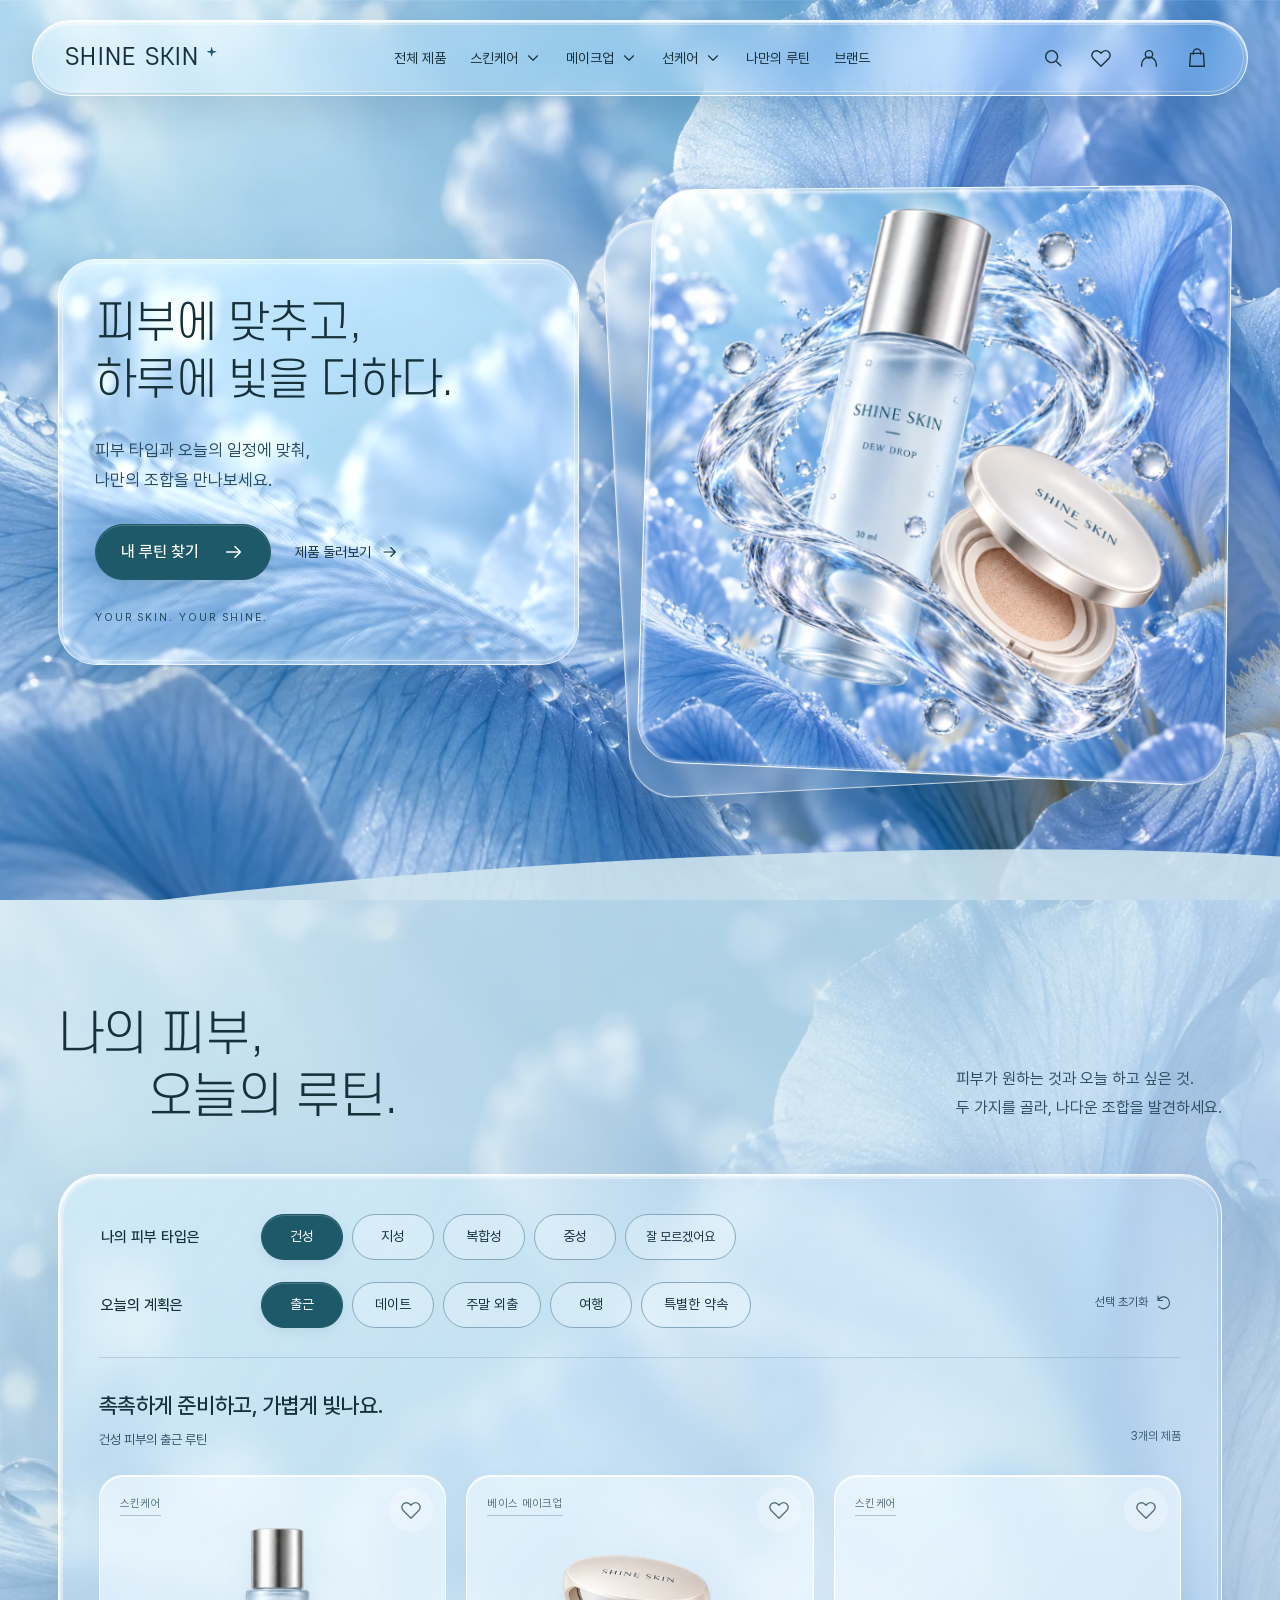
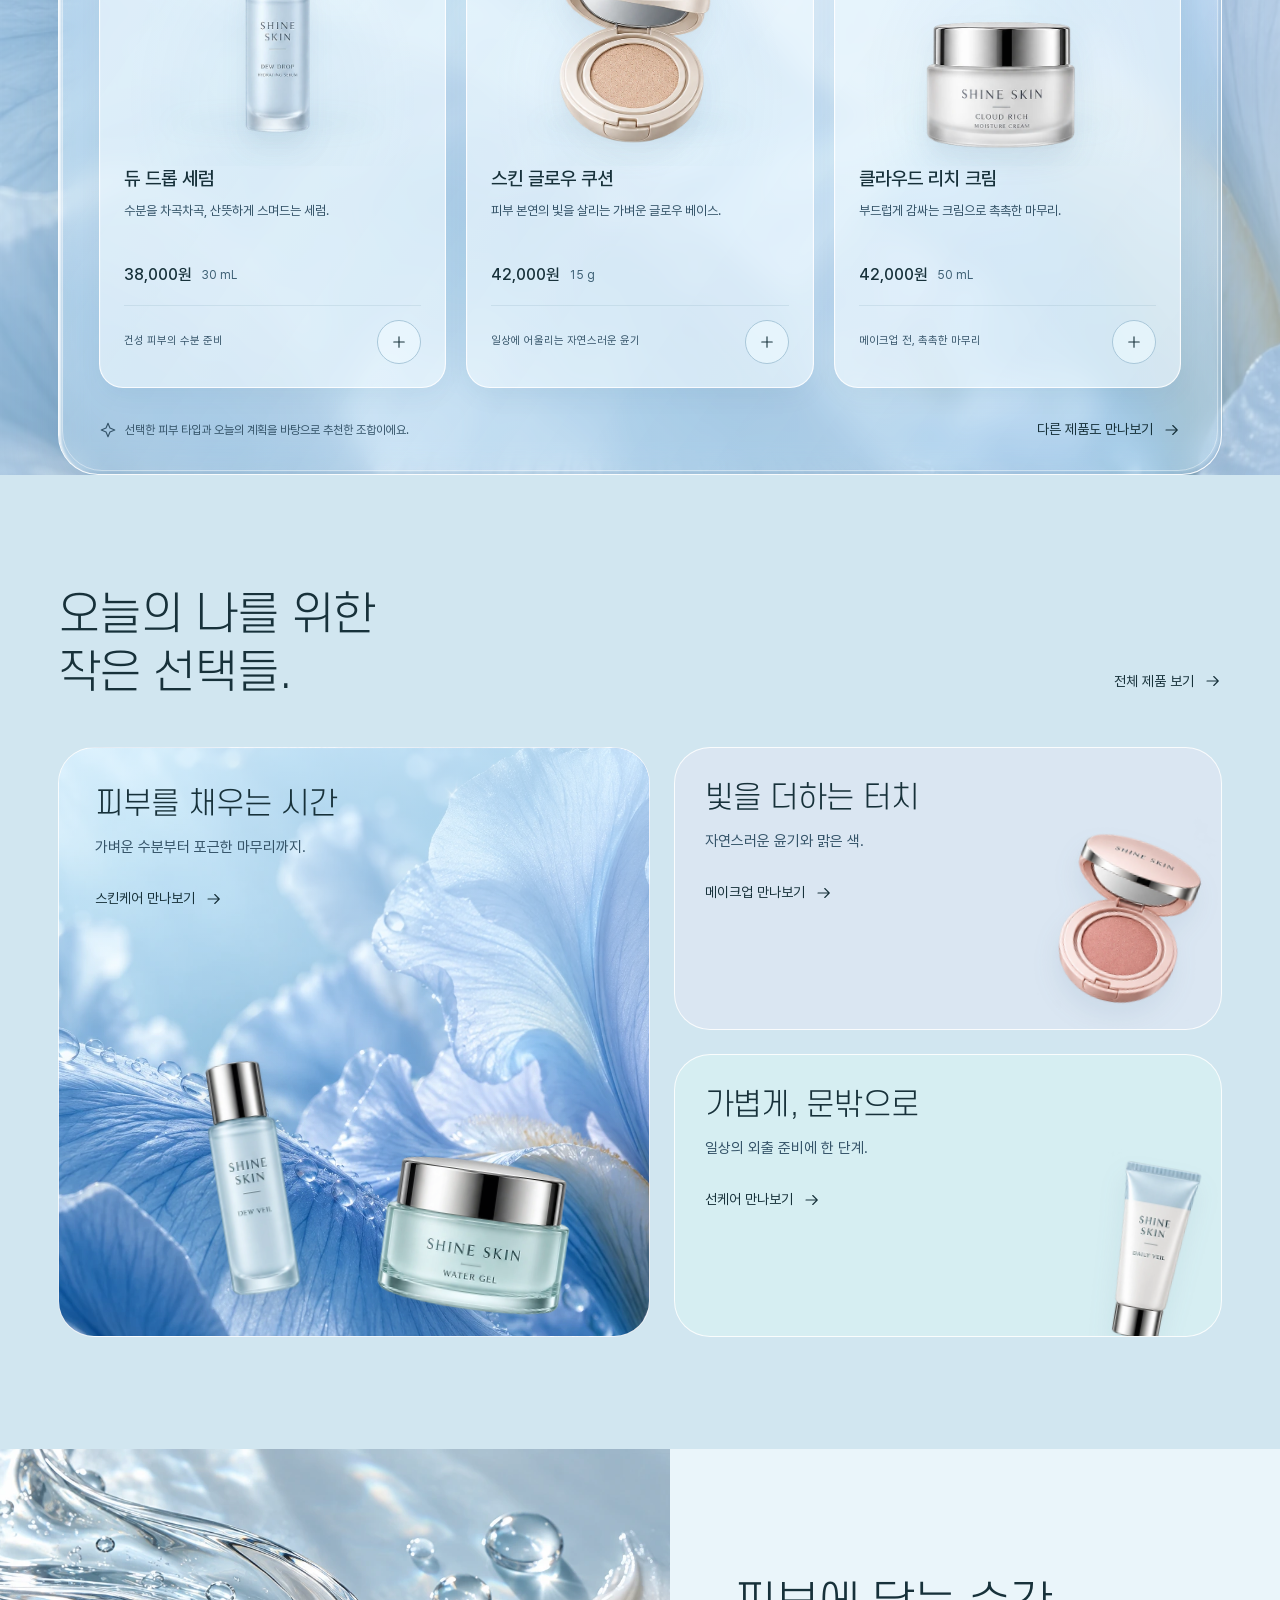
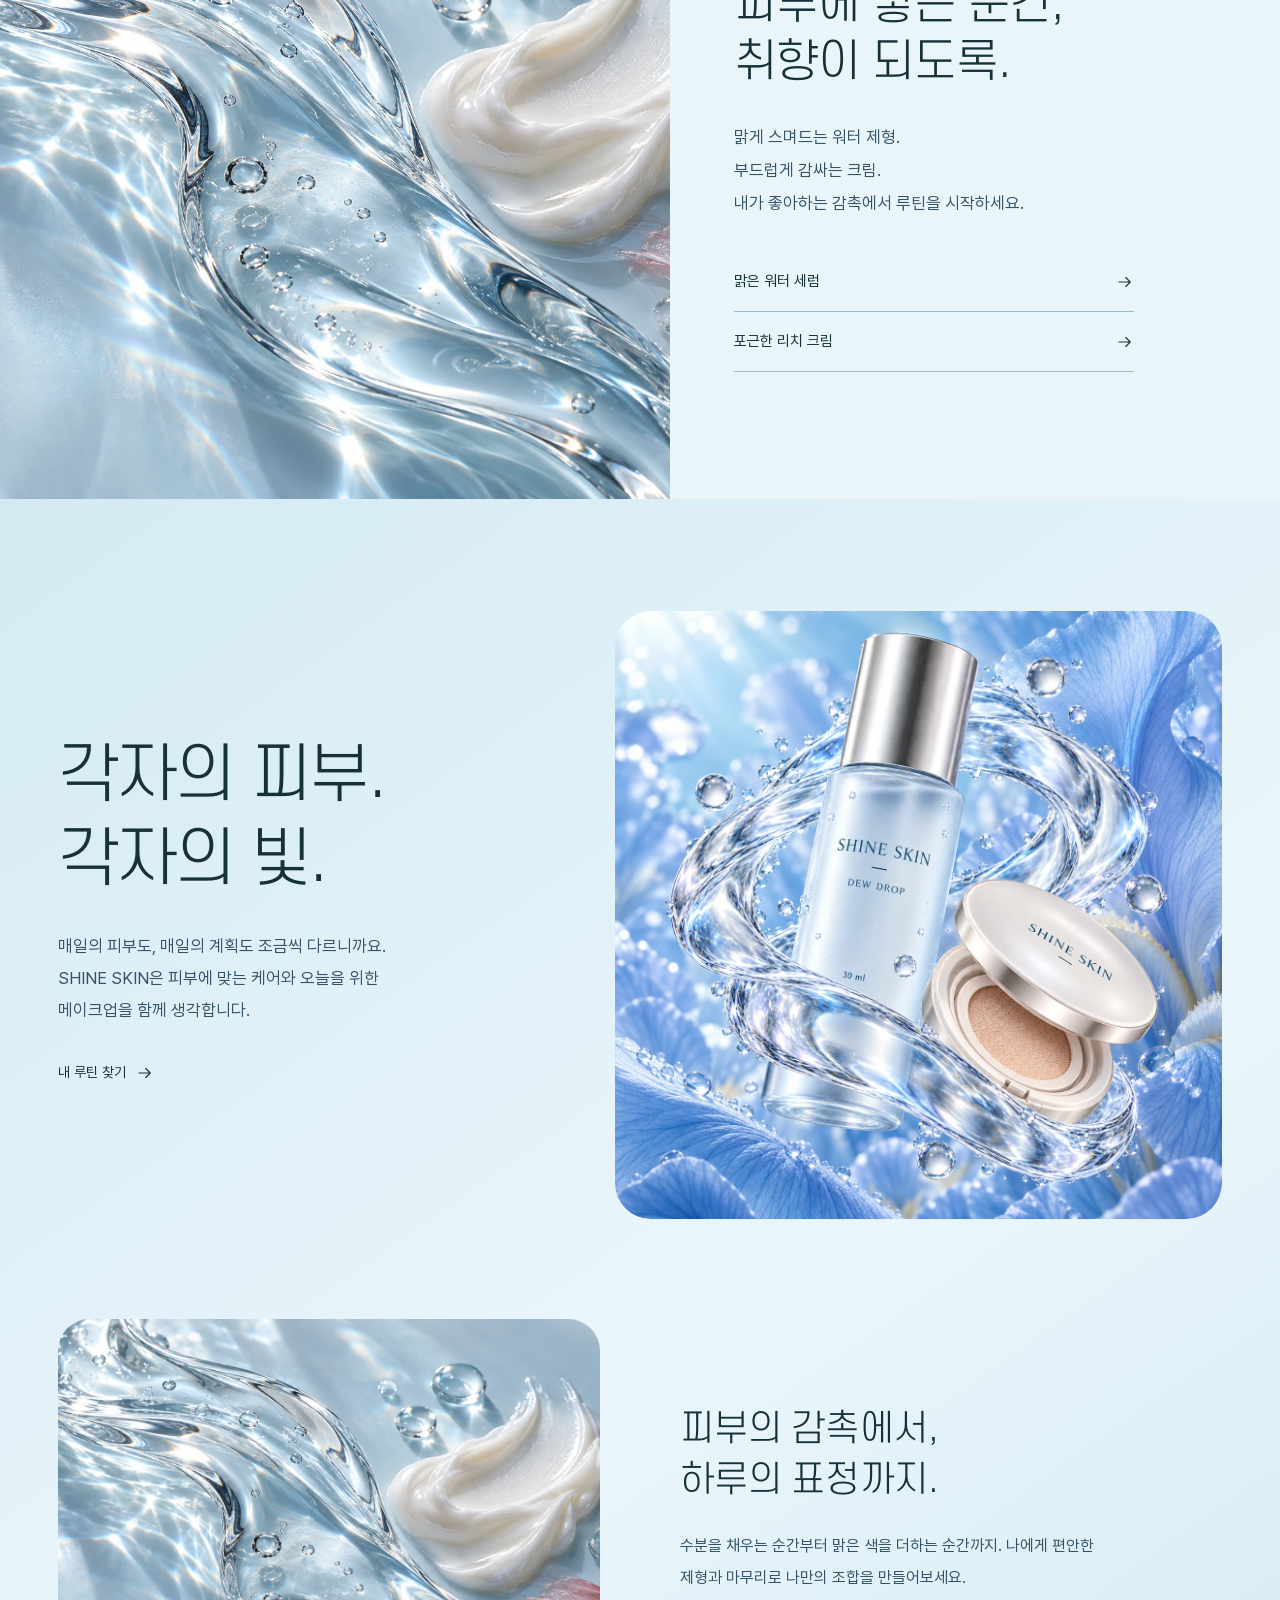
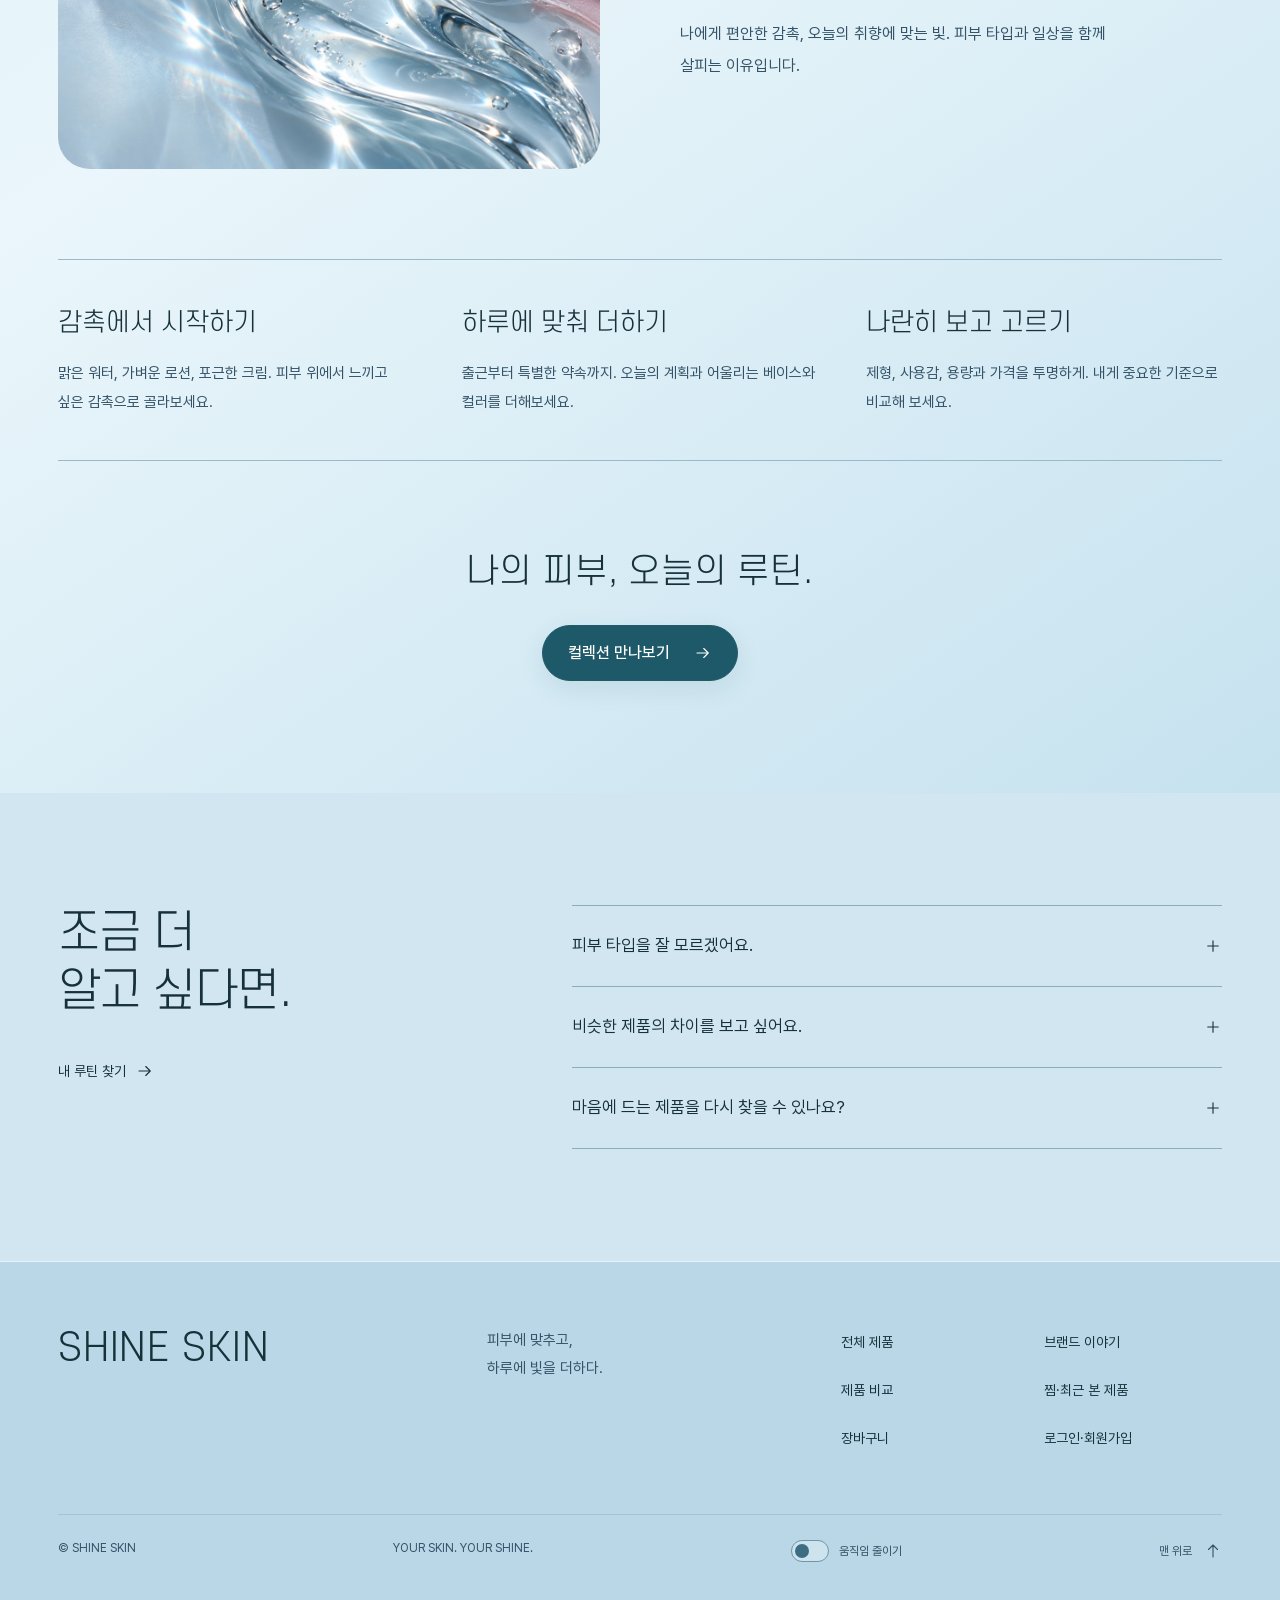
==== outputs/shine-skin/index.html @ 911d0cb7 "Build SHINE SKIN liquid glass storefront and design documentation" ====
<!doctype html>
<html lang="ko">
<head>
  <meta charset="utf-8">
  <meta name="viewport" content="width=device-width, initial-scale=1">
  <meta name="theme-color" content="#e8f4f7">
  <meta name="description" content="피부에 맞추고, 하루에 빛을 더하다. SHINE SKIN에서 피부 타입과 오늘의 일정에 맞는 루틴을 만나보세요.">
  <meta name="robots" content="noindex, nofollow">
  <title>SHINE SKIN — 피부에 맞추고, 하루에 빛을 더하다</title>
  <link rel="icon" href="assets/favicon.svg" type="image/svg+xml">
  <link rel="preload" href="fonts/SCDream3.otf" as="font" type="font/otf" crossorigin>
  <link rel="preload" href="assets/iris-backdrop-v2.webp" as="image" fetchpriority="high">
  <link rel="preload" href="assets/liquid-poster-v2.webp" as="image" fetchpriority="high">
  <link rel="stylesheet" href="styles.css">
  <link rel="stylesheet" href="glass-v2.css?v=8.1">
  <link rel="stylesheet" href="store.css?v=9.1">
  <script src="app.js?v=9.1" defer></script>
  <script src="liquid-scene.js" defer></script>
  <script src="hero-ripples.js?v=8" defer></script>
  <script src="store.js?v=9.1" defer></script>
</head>
<body>
  <a href="#main" class="skip-link">본문으로 바로가기</a>
  <svg aria-hidden="true" class="icon-definitions" xmlns="http://www.w3.org/2000/svg">
    <symbol id="i-search" viewBox="0 0 24 24"><circle cx="10.5" cy="10.5" r="6.5"/><path d="m16 16 4.5 4.5"/></symbol>
    <symbol id="i-heart" viewBox="0 0 24 24"><path d="M20.5 5.5a5 5 0 0 0-7.1 0L12 6.9l-1.4-1.4a5 5 0 1 0-7.1 7.1L12 21l8.5-8.4a5 5 0 0 0 0-7.1Z"/></symbol>
    <symbol id="i-bag" viewBox="0 0 24 24"><path d="M5 7h14l1 14H4L5 7Z"/><path d="M8 8V6a4 4 0 0 1 8 0v2"/></symbol>
    <symbol id="i-arrow" viewBox="0 0 24 24"><path d="M4 12h15m-6-6 6 6-6 6"/></symbol>
    <symbol id="i-down" viewBox="0 0 24 24"><path d="m6 9 6 6 6-6"/></symbol>
    <symbol id="i-close" viewBox="0 0 24 24"><path d="m6 6 12 12M6 18 18 6"/></symbol>
    <symbol id="i-menu" viewBox="0 0 24 24"><path d="M4 8h16M4 16h16"/></symbol>
    <symbol id="i-check" viewBox="0 0 24 24"><path d="m5 12 4 4L19 6"/></symbol>
    <symbol id="i-plus" viewBox="0 0 24 24"><path d="M5 12h14M12 5v14"/></symbol>
    <symbol id="i-minus" viewBox="0 0 24 24"><path d="M5 12h14"/></symbol>
    <symbol id="i-reset" viewBox="0 0 24 24"><path d="M4 10a8 8 0 1 1 1 8M4 4v6h6"/></symbol>
    <symbol id="i-sparkle" viewBox="0 0 24 24"><path d="m12 3 2.6 6.4L21 12l-6.4 2.6L12 21l-2.6-6.4L3 12l6.4-2.6L12 3Z"/></symbol>
    <symbol id="i-up" viewBox="0 0 24 24"><path d="M12 20V4m-6 6 6-6 6 6"/></symbol>
    <symbol id="i-user" viewBox="0 0 24 24"><circle cx="12" cy="8" r="4"/><path d="M4 21v-2a8 8 0 0 1 16 0v2"/></symbol>
    <symbol id="i-compare" viewBox="0 0 24 24"><path d="M8 4v16M16 4v16M3 9h10M11 15h10"/><circle cx="8" cy="9" r="2"/><circle cx="16" cy="15" r="2"/></symbol>
    <symbol id="i-filter" viewBox="0 0 24 24"><path d="M3 6h18M6 12h12M9 18h6"/></symbol>
  </svg>

  <header class="site-header glass" id="site-header">
    <a class="wordmark" href="#top" aria-label="SHINE SKIN 홈">SHINE SKIN<span class="logo-glint" aria-hidden="true"></span></a>
    <nav class="desktop-nav" aria-label="주요 메뉴">
      <a href="#/shop" data-nav-group="all">전체 제품</a>
      <details class="nav-dropdown" data-nav-group="care" name="desktop-catalogue"><summary aria-controls="mega-care">스킨케어 <svg aria-hidden="true" class="icon icon-small"><use href="#i-down"/></svg></summary><div id="mega-care" class="mega-menu"></div></details>
      <details class="nav-dropdown" data-nav-group="makeup" name="desktop-catalogue"><summary aria-controls="mega-makeup">메이크업 <svg aria-hidden="true" class="icon icon-small"><use href="#i-down"/></svg></summary><div id="mega-makeup" class="mega-menu"></div></details>
      <details class="nav-dropdown" data-nav-group="sun" name="desktop-catalogue"><summary aria-controls="mega-sun">선케어 <svg aria-hidden="true" class="icon icon-small"><use href="#i-down"/></svg></summary><div id="mega-sun" class="mega-menu"></div></details>
      <a href="#routine">나만의 루틴</a>
      <a href="#brand">브랜드</a>
    </nav>
    <div class="header-actions">
      <button class="icon-button" data-panel="search" aria-label="제품 검색"><svg aria-hidden="true" class="icon"><use href="#i-search"/></svg></button>
      <button class="icon-button desktop-action" data-panel="wishlist" aria-label="찜한 제품"><svg aria-hidden="true" class="icon"><use href="#i-heart"/></svg><span class="count-dot" id="wish-count" hidden>0</span></button>
      <a class="icon-button desktop-action" href="#/account" aria-label="로그인 및 회원가입"><svg aria-hidden="true" class="icon"><use href="#i-user"/></svg></a>
      <button class="icon-button" data-panel="cart" aria-label="장바구니"><svg aria-hidden="true" class="icon"><use href="#i-bag"/></svg><span class="count-dot" id="cart-count" hidden>0</span></button>
      <button class="icon-button menu-toggle" data-panel="menu" aria-label="메뉴 열기" aria-expanded="false" aria-controls="panel"><svg aria-hidden="true" class="icon"><use href="#i-menu"/></svg></button>
    </div>
  </header>

  <main id="main" tabindex="-1">
    <section class="hero" id="top" aria-labelledby="hero-title">
      <div class="hero-atmosphere" aria-hidden="true"></div>
      <canvas id="hero-ripples" class="hero-ripples" aria-hidden="true" data-state="idle" hidden></canvas>
      <div class="hero-layout container">
        <div class="hero-copy">
          <canvas id="liquid-light" class="glass-refraction" aria-hidden="true"></canvas>
          <h1 id="hero-title">피부에 맞추고,<br>하루에 빛을 더하다.</h1>
          <p>피부 타입과 오늘의 일정에 맞춰,<br>나만의 조합을 만나보세요.</p>
          <div class="hero-ctas">
            <a class="button button-primary" href="#routine">내 루틴 찾기 <svg aria-hidden="true" class="icon"><use href="#i-arrow"/></svg></a>
            <button class="text-link" data-panel="collection">제품 둘러보기 <svg aria-hidden="true" class="icon icon-small"><use href="#i-arrow"/></svg></button>
          </div>
          <span class="hero-signature">YOUR SKIN. YOUR SHINE.</span>
        </div>
        <div class="hero-stage" id="hero-stage">
          <div class="product-float"><img class="hero-art" src="assets/liquid-poster-v2.webp" width="1254" height="1254" alt="푸른 꽃잎을 배경으로 맑은 액체가 앞뒤를 감싸는 SHINE SKIN 세럼과 쿠션" fetchpriority="high" decoding="async"><video id="hero-video" class="hero-loop" muted loop playsinline preload="none" poster="assets/liquid-poster-v2.webp" data-src="assets/hero-liquid-v2.mp4" data-mobile-src="assets/hero-liquid-mobile-v2.mp4" disablepictureinpicture aria-hidden="true" tabindex="-1"></video></div>
        </div>
      </div>
    </section>

    <section class="routine-section" id="routine" aria-labelledby="routine-title">
      <div class="routine-halo" aria-hidden="true"></div>
      <div class="container">
        <div class="section-heading">
          <h2 id="routine-title">나의 피부,<br><span>오늘의 루틴.</span></h2>
          <p>피부가 원하는 것과 오늘 하고 싶은 것.<br>두 가지를 골라, 나다운 조합을 발견하세요.</p>
        </div>
        <div class="routine-glass glass">
          <form id="routine-form" class="routine-form">
            <fieldset>
              <legend>나의 피부 타입은</legend>
              <div class="choice-row skin-choices">
                <label class="choice"><input type="radio" name="skin" value="dry" checked><span>건성</span></label>
                <label class="choice"><input type="radio" name="skin" value="oily"><span>지성</span></label>
                <label class="choice"><input type="radio" name="skin" value="combination"><span>복합성</span></label>
                <label class="choice"><input type="radio" name="skin" value="normal"><span>중성</span></label>
                <label class="choice choice-unsure"><input type="radio" name="skin" value="unsure"><span>잘 모르겠어요</span></label>
              </div>
            </fieldset>
            <div class="form-divider" aria-hidden="true"></div>
            <fieldset>
              <legend>오늘의 계획은</legend>
              <div class="choice-row occasion-choices">
                <label class="choice"><input type="radio" name="occasion" value="work" checked><span>출근</span></label>
                <label class="choice"><input type="radio" name="occasion" value="date"><span>데이트</span></label>
                <label class="choice"><input type="radio" name="occasion" value="weekend"><span>주말 외출</span></label>
                <label class="choice"><input type="radio" name="occasion" value="travel"><span>여행</span></label>
                <label class="choice"><input type="radio" name="occasion" value="special"><span>특별한 약속</span></label>
              </div>
            </fieldset>
            <button class="reset-button" type="reset">선택 초기화 <svg aria-hidden="true" class="icon icon-small"><use href="#i-reset"/></svg></button>
          </form>
          <div class="recommendation-heading">
            <div><h3 id="result-title">촉촉하게 준비하고, 가볍게 빛나요.</h3><p class="result-context" id="result-context">건성 피부의 출근 루틴</p></div>
            <span class="result-count">3개의 제품</span>
          </div>
          <div class="product-grid" id="product-grid" aria-label="추천 제품"></div>
          <div class="routine-bottom"><p><svg aria-hidden="true" class="icon icon-small"><use href="#i-sparkle"/></svg> 선택한 피부 타입과 오늘의 계획을 바탕으로 추천한 조합이에요.</p><button class="text-link" data-panel="collection">다른 제품도 만나보기 <svg aria-hidden="true" class="icon icon-small"><use href="#i-arrow"/></svg></button></div>
        </div>
      </div>
    </section>

    <section class="collection-section section-space container" aria-labelledby="collection-title">
      <div class="editorial-heading"><h2 id="collection-title">오늘의 나를 위한<br>작은 선택들.</h2><a class="text-link" href="#/shop">전체 제품 보기 <svg class="icon icon-small" aria-hidden="true"><use href="#i-arrow"/></svg></a></div>
      <div class="collection-layout">
        <a class="collection-feature" href="#/shop?category=care"><div class="collection-copy"><h3>피부를 채우는 시간</h3><p>가벼운 수분부터 포근한 마무리까지.</p><span class="text-link">스킨케어 만나보기 <svg class="icon icon-small" aria-hidden="true"><use href="#i-arrow"/></svg></span></div><span class="product-pack pack-SS01" role="img" aria-label="듀 베일 토너"></span><span class="product-pack pack-SS05" role="img" aria-label="워터 젤 크림"></span></a>
        <div class="collection-stack"><a class="collection-makeup" href="#/shop?category=makeup"><div class="collection-copy"><h3>빛을 더하는 터치</h3><p>자연스러운 윤기와 맑은 색.</p><span class="text-link">메이크업 만나보기 <svg class="icon icon-small" aria-hidden="true"><use href="#i-arrow"/></svg></span></div><span class="product-pack pack-SS11" role="img" aria-label="소프트 블룸 치크"></span></a><a class="collection-sun" href="#/shop?category=sun"><div class="collection-copy"><h3>가볍게, 문밖으로</h3><p>일상의 외출 준비에 한 단계.</p><span class="text-link">선케어 만나보기 <svg class="icon icon-small" aria-hidden="true"><use href="#i-arrow"/></svg></span></div><span class="product-pack pack-SS07" role="img" aria-label="데일리 베일 선케어"></span></a></div>
      </div>
    </section>

    <section class="texture-section" aria-labelledby="texture-title"><div class="texture-photo"><img src="assets/texture-editorial.webp" width="1536" height="1024" alt="맑게 흐르는 워터 제형과 부드러운 진주빛 크림의 대비" loading="lazy" decoding="async"></div><div class="texture-copy"><h2 id="texture-title">피부에 닿는 순간,<br>취향이 되도록.</h2><p>맑게 스며드는 워터 제형.<br>부드럽게 감싸는 크림.<br>내가 좋아하는 감촉에서 루틴을 시작하세요.</p><div class="texture-options" role="group" aria-label="제형별 제품 보기"><a href="#/products/SS02">맑은 워터 세럼 <svg class="icon icon-small" aria-hidden="true"><use href="#i-arrow"/></svg></a><a href="#/products/SS04">포근한 리치 크림 <svg class="icon icon-small" aria-hidden="true"><use href="#i-arrow"/></svg></a></div></div></section>

    <section class="brand-story" id="brand" aria-labelledby="brand-title"><div class="container"><section class="brand-page-hero"><div><h2 id="brand-title" tabindex="-1">각자의 피부.<br>각자의 빛.</h2><p>매일의 피부도, 매일의 계획도 조금씩 다르니까요.<br>SHINE SKIN은 피부에 맞는 케어와 오늘을 위한 메이크업을 함께 생각합니다.</p><a href="#routine" class="text-link">내 루틴 찾기 <svg class="icon icon-small" aria-hidden="true"><use href="#i-arrow"/></svg></a></div><img src="assets/liquid-poster-v2.webp" width="1254" height="1254" loading="lazy" alt="맑은 액체에 감싸인 세럼과 쿠션"></section><section class="brand-editorial"><img src="assets/texture-editorial.webp" width="1536" height="1024" alt="워터 감촉과 부드러운 크림, 맑은 컬러" loading="lazy"><div><h3>피부의 감촉에서,<br>하루의 표정까지.</h3><p>수분을 채우는 순간부터 맑은 색을 더하는 순간까지. 나에게 편안한 제형과 마무리로 나만의 조합을 만들어보세요.</p><p>나에게 편안한 감촉, 오늘의 취향에 맞는 빛. 피부 타입과 일상을 함께 살피는 이유입니다.</p></div></section><section class="brand-principles" aria-label="제품을 고르는 세 가지 기준"><div><h3>감촉에서 시작하기</h3><p>맑은 워터, 가벼운 로션, 포근한 크림. 피부 위에서 느끼고 싶은 감촉으로 골라보세요.</p></div><div><h3>하루에 맞춰 더하기</h3><p>출근부터 특별한 약속까지. 오늘의 계획과 어울리는 베이스와 컬러를 더해보세요.</p></div><div><h3>나란히 보고 고르기</h3><p>제형, 사용감, 용량과 가격을 투명하게. 내게 중요한 기준으로 비교해 보세요.</p></div></section><section class="brand-final"><h3>나의 피부, 오늘의 루틴.</h3><a class="button button-primary" href="#/shop">컬렉션 만나보기 <svg class="icon icon-small" aria-hidden="true"><use href="#i-arrow"/></svg></a></section></div></section>

    <section class="help-section section-space container" id="help" aria-labelledby="help-title"><div><h2 id="help-title">조금 더<br>알고 싶다면.</h2><a class="text-link" href="#routine">내 루틴 찾기 <svg class="icon icon-small" aria-hidden="true"><use href="#i-arrow"/></svg></a></div><div class="faq-list"><details><summary>피부 타입을 잘 모르겠어요.<svg class="icon icon-small" aria-hidden="true"><use href="#i-plus"/></svg></summary><p>루틴에서 ‘잘 모르겠어요’를 골라보세요. 피부 타입을 정하지 않고도 제형과 오늘의 계획을 중심으로 제품을 살펴볼 수 있어요.</p></details><details><summary>비슷한 제품의 차이를 보고 싶어요.<svg class="icon icon-small" aria-hidden="true"><use href="#i-plus"/></svg></summary><p>제품의 ‘비교 담기’를 누르면 최대 3개 제품의 용량, 가격, 제형, 마무리와 추천 상황을 나란히 확인할 수 있어요.</p><a href="#/compare" class="text-link">비교함 열기</a></details><details><summary>마음에 드는 제품을 다시 찾을 수 있나요?<svg class="icon icon-small" aria-hidden="true"><use href="#i-plus"/></svg></summary><p>하트를 눌러 찜하거나 ‘최근 본 제품’을 확인해 보세요. 같은 브라우저에서 다시 볼 수 있어요.</p><a href="#/saved" class="text-link">나의 관심 제품 보기</a></details></div></section>
  </main>

  <main id="page-view" class="page-view" tabindex="-1" hidden></main>
  <footer class="site-footer"><div class="container footer-top"><a class="footer-logo" href="#top">SHINE SKIN</a><p>피부에 맞추고,<br>하루에 빛을 더하다.</p><nav aria-label="하단 메뉴"><a href="#/shop">전체 제품</a><a href="#brand">브랜드 이야기</a><a href="#/compare">제품 비교</a><a href="#/saved">찜·최근 본 제품</a><a href="#/cart">장바구니</a><a href="#/account">로그인·회원가입</a></nav></div><div class="container footer-bottom"><span>© SHINE SKIN</span><span>YOUR SKIN. YOUR SHINE.</span><label class="motion-setting"><input id="reduce-motion" type="checkbox" role="switch"><span class="switch-track" aria-hidden="true"></span>움직임 줄이기</label><a href="#top" aria-label="페이지 맨 위로">맨 위로 <svg class="icon icon-small" aria-hidden="true"><use href="#i-up"/></svg></a></div></footer>
  <div id="compare-dock" class="compare-dock glass" hidden></div>
  <div id="mobile-purchase-bar" class="mobile-purchase-bar" hidden></div>
  <dialog id="filter-dialog" class="filter-dialog" aria-labelledby="filter-title"><div class="panel-top"><h2 id="filter-title">필터</h2><button class="icon-button" data-close-filter aria-label="필터 닫기"><svg class="icon" aria-hidden="true"><use href="#i-close"/></svg></button></div><form id="filter-form"></form></dialog>
  <dialog id="image-dialog" class="image-dialog" aria-label="제품 이미지 확대"><button class="icon-button" data-close-image aria-label="확대 이미지 닫기"><svg class="icon" aria-hidden="true"><use href="#i-close"/></svg></button><div id="zoom-content"></div></dialog>

  <dialog id="panel" class="side-panel" aria-labelledby="panel-title"><div class="panel-top"><h2 id="panel-title">제품</h2><button class="icon-button" id="panel-close" aria-label="닫기"><svg aria-hidden="true" class="icon"><use href="#i-close"/></svg></button></div><div id="panel-body" class="panel-body"></div></dialog>
  <dialog id="product-dialog" class="product-dialog" aria-labelledby="detail-title"><button class="icon-button detail-close" id="detail-close" aria-label="제품 정보 닫기"><svg aria-hidden="true" class="icon"><use href="#i-close"/></svg></button><div id="product-detail"></div></dialog>
  <div class="toast glass" id="toast" role="status" aria-live="polite" hidden><svg aria-hidden="true" class="icon"><use href="#i-check"/></svg><span></span></div>
  <span class="sr-only" role="status" id="result-announcement" aria-live="polite" aria-atomic="true"></span>
</body>
</html>
---- outputs/shine-skin/styles.css ----
@font-face{font-family:Pretendard;src:url('fonts/Pretendard-Regular.woff2') format('woff2');font-weight:400;font-display:swap}
@font-face{font-family:Pretendard;src:url('fonts/Pretendard-Medium.woff2') format('woff2');font-weight:500 800;font-display:swap}
@font-face{font-family:'S-Core Dream';src:url('fonts/SCDream3.otf') format('opentype');font-weight:300;font-display:swap}
@font-face{font-family:'S-Core Dream';src:url('fonts/SCDream4.otf') format('opentype');font-weight:400 800;font-display:swap}
:root{--bg:#f4fafc;--ink:#17313a;--muted:#526976;--primary:#1e5969;--ice:#d9eff5;--silver:#cad9e0;--edge:rgba(255,255,255,.82);--focus:#226b81;--gutter:clamp(32px,4.5vw,64px);--max:1280px;--ease:cubic-bezier(.22,1,.36,1);color-scheme:light;font-family:Pretendard,'Malgun Gothic',sans-serif;font-synthesis:none;color:var(--ink);background:var(--bg);scroll-behavior:smooth;scroll-padding-top:116px}
*,*::before,*::after{box-sizing:border-box}
body{margin:0;font-size:16px;line-height:1.5;word-break:keep-all;overflow-wrap:anywhere}
button,input,select{font:inherit;color:inherit}
button,a,input,label{-webkit-tap-highlight-color:transparent}
button{cursor:pointer}
button{border:0;background:none}
a{color:inherit;text-decoration:none}
button:disabled{cursor:not-allowed}
h1,h2,h3,h4,p{margin:0}
h1,h2,h3{text-wrap:balance}
button,a,input,label{touch-action:manipulation}
button:focus-visible,a:focus-visible,input:focus-visible{outline:3px solid var(--focus);outline-offset:5px}
::selection{background:#b9e0eb;color:#17313a}
.container{width:calc(100% - var(--gutter)*2);max-width:var(--max);margin-inline:auto}
.icon-definitions{position:absolute;width:0;height:0;overflow:hidden}
.icon{display:block;width:22px;height:22px;flex:none;fill:none;stroke:currentColor;stroke-width:1.5;stroke-linecap:round;stroke-linejoin:round}
.icon-small{width:18px;height:18px}
.sr-only{position:absolute;width:1px;height:1px;margin:-1px;padding:0;overflow:hidden;clip-path:inset(50%);white-space:nowrap;border:0}
[hidden]{display:none!important}
.skip-link{position:fixed;top:12px;left:20px;z-index:100;background:var(--primary);color:#fff;padding:12px 20px;transform:translateY(-200%)}
.skip-link:focus{transform:translateY(0)}
.glass{background:rgba(255,255,255,.65);border:1px solid var(--edge);box-shadow:inset 0 0 0 1px rgba(137,175,191,.1),0 16px 48px rgba(30,74,88,.08);backdrop-filter:blur(20px) saturate(108%);-webkit-backdrop-filter:blur(20px) saturate(108%)}
.site-header{position:fixed;z-index:20;top:20px;left:32px;right:32px;height:76px;max-width:1440px;margin:auto;border-radius:100px;display:flex;align-items:center;justify-content:space-between;padding:0 28px 0 32px;background:rgba(255,255,255,.72);transition:box-shadow .25s,background .25s}
.site-header.scrolled{background:rgba(255,255,255,.9);box-shadow:0 8px 32px #294d5c12}
.wordmark{position:relative;display:inline-flex;align-items:center;gap:7px;font-family:'S-Core Dream',sans-serif;font-size:23px;font-weight:400;letter-spacing:.055em;white-space:nowrap;padding:10px 0}
.logo-glint{position:relative;width:10px;height:10px;align-self:flex-start;margin-top:6px}
.logo-glint::before,.logo-glint::after{content:'';position:absolute;background:var(--primary);inset:0;clip-path:polygon(50% 0,60% 40%,100% 50%,60% 60%,50% 100%,40% 60%,0 50%,40% 40%)}
.desktop-nav{display:flex;align-items:center;gap:42px;margin-left:60px}
.desktop-nav>a,.desktop-nav>button{position:relative;display:flex;align-items:center;gap:6px;min-height:44px;padding:0;font-size:15px}
.desktop-nav>a::after,.desktop-nav>button::after{content:'';position:absolute;left:0;right:0;bottom:5px;height:1px;background:var(--primary);transform:scaleX(0);transform-origin:left;transition:transform .25s var(--ease)}
.header-actions{display:flex;gap:4px}
.icon-button{position:relative;display:inline-flex;align-items:center;justify-content:center;width:44px;height:44px;border-radius:50%;transition:background .18s,transform .18s;color:var(--ink);flex-shrink:0}
.count-dot{position:absolute;top:0;right:0;border-radius:20px;background:var(--primary);color:#fff;min-width:17px;height:17px;padding:1px 4px;font-size:10px;line-height:15px;font-variant-numeric:tabular-nums}
.menu-toggle{display:none}
.hero{position:relative;isolation:isolate;min-height:860px;min-height:max(790px,96svh);max-height:1100px;overflow:hidden;background:radial-gradient(ellipse at 78% 40%,#c8e6f0 0,transparent 48%),linear-gradient(124deg,#f9fcfc 6%,#e8f5f8 50%,#d6eaf3 84%,#e4eaf3 100%)}
.hero::after{content:'';position:absolute;z-index:-1;inset:auto -15% -135px;height:220px;background:var(--bg);border-radius:50% 50% 0 0/55% 55% 0 0;box-shadow:0 -20px 70px #ffffffb8;transform:rotate(-3deg)}
.hero-atmosphere{position:absolute;inset:0;z-index:-2;pointer-events:none;overflow:hidden}
#liquid-light{position:absolute;inset:0;width:100%;height:100%;opacity:.7;mask-image:linear-gradient(90deg,transparent 18%,#000 60%)}
.light-beam{position:absolute;width:150%;height:60%;top:-12%;left:12%;background:linear-gradient(165deg,transparent 30%,#fff9 49%,transparent 64%);transform:rotate(-30deg);animation:beam-drift 12s ease-in-out infinite alternate;filter:blur(15px)}
.ghost-type{position:absolute;right:-4%;top:34%;font-family:'S-Core Dream',sans-serif;font-weight:300;font-size:clamp(180px,30vw,450px);letter-spacing:-.04em;line-height:1;color:rgba(255,255,255,.37);transform:rotate(-12deg);user-select:none}
.glass-orbit{position:absolute;right:-30%;top:2%;width:1000px;aspect-ratio:1.9;border:1px solid #fffc;border-radius:50%;box-shadow:inset 0 10px 20px #fff6,0 1px 1px #759ca630;transform:rotate(-40deg);opacity:.6}
.orbit-two{right:-28%;top:0;transform:rotate(-40deg) scale(1.08);opacity:.25}
.hero-layout{position:relative;min-height:max(790px,96svh);max-height:1100px;display:flex;align-items:center;padding-top:115px;padding-bottom:130px}
.hero-copy{position:relative;z-index:3;width:58%;padding-bottom:10px;pointer-events:none}
.hero-copy a,.hero-copy button{pointer-events:auto}
.hero-copy h1{font-family:'S-Core Dream',sans-serif;font-size:clamp(48px,4.55vw,68px);font-weight:300;line-height:1.3;letter-spacing:-.035em;white-space:nowrap;animation:copy-arrive .9s var(--ease) both}
.hero-copy>p{font-size:18px;line-height:1.8;color:#425e6c;margin-top:26px;animation:copy-arrive 1s .1s var(--ease) both}
.hero-ctas{display:flex;align-items:center;gap:28px;margin-top:36px;animation:copy-arrive 1s .18s var(--ease) both}
.button{display:inline-flex;align-items:center;justify-content:center;gap:24px;min-height:56px;padding:14px 25px;border-radius:100px;font-weight:500;font-size:16px;transition:transform .2s var(--ease),background .2s,box-shadow .2s}
.button-primary{background:var(--primary);color:#fff;border:1px solid #235969;box-shadow:0 8px 24px #2257671a}
.button-secondary{background:#f2f8fa;border:1px solid #bbd0d9}
.text-link{display:inline-flex;align-items:center;justify-content:center;gap:10px;min-height:44px;font-size:14px;padding:8px 0;position:relative}
.text-link::after{content:'';position:absolute;left:0;right:26px;bottom:7px;height:1px;background:currentColor;transform:scaleX(0);transform-origin:left;transition:transform .2s}
.hero-signature{display:inline-block;margin-top:54px;font-size:11px;letter-spacing:.18em;color:#587784;animation:copy-arrive 1s .24s var(--ease) both}
.hero-stage{position:absolute;z-index:2;width:min(58vw,820px);aspect-ratio:1;right:-7%;top:50%;transform:translateY(-47%);perspective:1100px}
.product-float{position:absolute;inset:0;animation:product-float 8s ease-in-out infinite;transform-origin:50% 60%;will-change:transform}
.hero-art{display:block;width:100%;height:100%;object-fit:contain;filter:drop-shadow(0 35px 22px #29516d18);transform:rotateZ(-5deg);animation:art-arrive 1.15s var(--ease) both;user-select:none;-webkit-user-drag:none}
.stage-glow{position:absolute;inset:15% 10% 0;background:radial-gradient(ellipse,#ffffffbc 8%,#b5e5f36b 45%,transparent 70%);filter:blur(14px);transform:rotate(-15deg)}
.hero-product-note{position:absolute;z-index:4;left:4%;bottom:13%;display:flex;align-items:center;gap:14px;text-align:left;min-width:232px;max-width:75%;padding:16px 16px 16px 20px;border-radius:22px;font-size:11px;color:#526976;background:rgba(255,255,255,.64);animation:note-float 9s ease-in-out infinite;transition:background .2s}
.hero-product-note strong{display:block;color:var(--ink);font-size:15px;font-weight:500;margin-top:3px}
.note-dot{width:8px;height:8px;border:1px solid #86b4c8;background:#c4e4ef;border-radius:50%;box-shadow:0 0 0 5px #fff6;flex-shrink:0}
.note-arrow{display:grid;place-items:center;width:34px;height:34px;margin-left:auto;border:1px solid #fff;border-radius:50%;background:#ffffff60;color:var(--ink)}
.liquid-bead{position:absolute;z-index:1;display:block;aspect-ratio:1;border-radius:50%;border:1px solid #fffd;background:radial-gradient(circle at 33% 23%,#fff 0,transparent 20%),radial-gradient(circle at 60% 70%,#b4dbeb35 30%,#fff9 75%,#8eafc085 98%);box-shadow:inset -5px -6px 14px #5b94ad30,inset 2px 2px 8px #fff9,0 12px 20px #749eb221;backdrop-filter:blur(2px);animation:bead-float 10s ease-in-out infinite}
.bead-one{width:80px;right:4%;top:12%}
.bead-two{width:35px;left:9%;top:29%;animation-delay:-3s}
.bead-three{width:45px;right:14%;bottom:6%;animation-delay:-6s}
.hero-bottom{position:absolute;left:0;right:0;bottom:50px;z-index:4;display:flex;align-items:center;justify-content:space-between;gap:16px}
.scroll-cue{display:flex;align-items:center;gap:14px;font-size:12px;color:#496773;min-height:44px}
.scroll-line{display:block;width:36px;height:1px;background:#96b3bf;position:relative;overflow:hidden}
.scroll-line::after{content:'';position:absolute;height:1px;width:16px;background:var(--ink);animation:scroll-line 2.5s ease-in-out infinite}
.motion-control{display:flex;align-items:center;justify-content:center;gap:8px;min-height:44px;font-size:12px;padding:8px 15px;background:#ffffff82;border:1px solid #fff;border-radius:100px;backdrop-filter:blur(12px);color:#45616e}
.routine-section{position:relative;isolation:isolate;padding:105px 0 0;background:linear-gradient(180deg,#f4fafc,#edf6f9 60%,#e4f0f5);overflow:hidden;scroll-margin-top:112px}
.routine-halo{position:absolute;z-index:-1;left:-600px;top:190px;width:1000px;aspect-ratio:1;border:1px solid #fff;border-radius:50%;box-shadow:0 0 120px #c2e5f7a1,inset 0 0 100px #e1ebfa96;transform:rotateX(40deg)}
.section-heading{display:flex;align-items:flex-end;justify-content:space-between;gap:40px;margin-bottom:44px}
.section-heading h2{font-family:'S-Core Dream',sans-serif;font-size:48px;font-weight:300;line-height:1.3;letter-spacing:-.025em}
.section-heading h2>span{padding-left:90px}
.section-heading>p{color:var(--muted);font-size:16px;line-height:1.8;margin-bottom:7px}
.routine-glass{position:relative;border-radius:40px;padding:38px 40px 22px;background:linear-gradient(135deg,#ffffffb8,#ffffff70 55%,#e7f4fa9e);box-shadow:inset 0 1px 0 #fff,0 24px 60px #295e7810}
.routine-glass::before{content:'';position:absolute;inset:0;border-radius:inherit;pointer-events:none;box-shadow:inset 1px 1px 3px #fff,inset -1px -1px 1px #abc7d31a}
.routine-form{position:relative;border-bottom:1px solid #c8dce4;padding-bottom:28px;display:grid;grid-template-columns:1fr;gap:20px}
fieldset{margin:0;padding:0;border:0;min-width:0;display:flex;align-items:center;gap:32px}
legend{float:left;width:130px;flex-shrink:0;font-weight:500;font-size:15px;line-height:48px}
.choice-row{display:flex;gap:9px;flex-wrap:wrap}
.choice{position:relative;cursor:pointer;display:flex;min-height:46px;align-items:center;border-radius:100px}
.choice input{position:absolute;opacity:0;width:1px;height:1px}
.choice>span{position:relative;display:flex;align-items:center;justify-content:center;min-height:46px;min-width:82px;padding:10px 22px;border:1px solid #c0d3dc;background:#ffffff4d;border-radius:100px;font-size:14px;transition:background .16s,border-color .16s,color .16s,box-shadow .16s}
.choice input:checked+span{color:#fff;background:var(--primary);border-color:var(--primary);box-shadow:inset 0 1px 0 #ffffff30,0 4px 12px #26586917}
.choice input:focus-visible+span{outline:3px solid var(--focus);outline-offset:4px}
.choice-unsure>span{font-size:13px;padding-inline:20px}
.form-divider{display:none}
.reset-button{position:absolute;right:0;bottom:33px;color:var(--muted);font-size:12px;min-height:44px;display:flex;gap:7px;align-items:center;padding:8px}
.reset-button>span{font-size:19px}
.occasion-choices{padding-right:100px}
.recommendation-heading{display:flex;justify-content:space-between;gap:24px;align-items:flex-end;padding:32px 0 26px}
.result-context{color:var(--muted);font-size:13px;margin-bottom:8px}
.recommendation-heading h3{font-size:22px;font-weight:500;line-height:1.4;letter-spacing:-.02em}
.result-count{font-size:12px;color:#526976;white-space:nowrap;padding-bottom:4px}
.result-count>span{margin-left:18px;font-size:20px}
.product-grid{display:grid;grid-template-columns:repeat(3,minmax(0,1fr));gap:20px;isolation:isolate}
.product-card{position:relative;border-radius:24px;background:linear-gradient(155deg,#ffffffb8,#f3f9fb6e);border:1px solid #fff;box-shadow:0 6px 20px #45728b05;overflow:hidden;transition:transform .28s var(--ease),box-shadow .28s,background .28s}
.card-stage{position:relative;display:block;height:290px;width:100%;padding:20px;background:radial-gradient(ellipse at 50% 76%,#c7e4ee3d,transparent 60%);isolation:isolate}
.card-stage::after{content:'';position:absolute;z-index:-1;left:20%;right:20%;bottom:35px;height:15px;background:#598fae13;filter:blur(10px);border-radius:50%}
.product-pack{display:block;background-image:url('assets/product-atlas.webp');background-repeat:no-repeat;background-size:300% 200%;width:158px;aspect-ratio:2/3;margin:auto;filter:drop-shadow(0 15px 12px #3f648817);transition:transform .6s var(--ease)}
.pack-SS02{background-position:0 0}
.pack-SS08{background-position:50% 0}
.pack-SS04{background-position:100% 0}
.pack-SS03{background-position:0 100%}
.pack-SS10{background-position:50% 100%}
.pack-SS09{background-position:100% 100%}
.card-stage .pack-SS04,.card-stage .pack-SS08,.card-stage .pack-SS09{width:176px;transform:translateY(-5px)}
.card-badge{position:absolute;top:20px;left:20px;font-size:11px;color:#546e7c;border-bottom:1px solid #a9c4d0;padding-bottom:2px;letter-spacing:.035em}
.wish-button{position:absolute;z-index:2;top:12px;right:12px;color:#566f7b;background:#ffffff40}
.wish-button[aria-pressed=true]{color:var(--primary);background:#e0f0f5}
.wish-button[aria-pressed=true] svg{fill:var(--primary);stroke:var(--primary)}
.card-info{position:relative;padding:0 24px 23px}
.card-title-button{font-size:19px;font-weight:500;line-height:1.4;text-align:left;display:block;width:100%;padding:0}
.card-description{font-size:13px;line-height:1.6;color:var(--muted);margin-top:8px;min-height:42px}
.card-price{display:flex;align-items:center;gap:9px;margin-top:20px;font-size:16px;font-weight:500;font-variant-numeric:tabular-nums}
.card-price>span{font-size:12px;color:#627782;font-weight:400}
.card-bottom{display:flex;align-items:center;justify-content:space-between;gap:12px;margin-top:18px;border-top:1px solid #d9e7ec;padding-top:14px}
.card-reason{font-size:11px;color:#486775;max-width:calc(100% - 42px)}
.card-open{width:36px;height:36px;border-radius:50%;background:#fff8;border:1px solid #d0e1e8;display:grid;place-items:center;flex-shrink:0}
.routine-bottom{display:flex;align-items:center;justify-content:space-between;gap:20px;padding-top:20px}
.routine-bottom>p{font-size:12px;color:#526976;display:flex;align-items:center;gap:8px}
.small-spark{font-size:22px;color:#5c8fa3}
.end-signature{padding:44px 0 36px;display:flex;align-items:center;justify-content:space-between;color:#657f8b;font-size:12px}
.end-signature>a{font-family:'S-Core Dream',sans-serif;letter-spacing:.05em;font-size:14px;display:flex;gap:20px;align-items:center;min-height:44px}
.end-signature>a>span{font-family:Pretendard;font-size:20px}
dialog{padding:0;border:1px solid #fff;color:var(--ink);background:rgba(246,251,253,.96);box-shadow:0 24px 80px #17313a2e;backdrop-filter:blur(24px);max-height:100dvh}
dialog::backdrop{background:#173b4b38;backdrop-filter:blur(8px)}
dialog[open]{animation:panel-in .3s var(--ease)}
.side-panel{position:fixed;inset:12px 12px 12px auto;margin:0;width:490px;max-width:calc(100% - 24px);height:calc(100dvh - 24px);border-radius:28px;overflow:hidden}
.panel-top{display:flex;align-items:center;justify-content:space-between;padding:25px 25px 20px 30px;border-bottom:1px solid #d4e3e9}
.panel-top h2{font-family:'S-Core Dream';font-weight:400;font-size:26px}
.panel-body{padding:24px 30px;height:calc(100% - 92px);overflow-y:auto;overscroll-behavior:contain}
.panel-description{font-size:14px;line-height:1.8;color:var(--muted);margin-bottom:24px}
.search-label{display:block;font-size:13px;font-weight:500;margin-bottom:10px}
.search-field{position:relative;display:flex;align-items:center;margin-bottom:12px}
.search-field input{width:100%;border:1px solid #718c99;background:#fff8;border-radius:14px;min-height:54px;padding:14px 48px 14px 16px;outline-offset:3px;font-size:15px}
.search-field>.icon{position:absolute;right:16px;pointer-events:none;color:#4d6e7d}
.search-status{font-size:12px;color:var(--muted);min-height:24px;margin:12px 0}
.mini-product{display:grid;grid-template-columns:78px 1fr auto;gap:16px;align-items:center;padding:18px 0;border-bottom:1px solid #d4e3e9}
.mini-image{display:grid;place-items:center;width:78px;height:108px;border-radius:16px;background:#e5f0f5}
.mini-image .product-pack{width:66px;filter:none}
.mini-info button{display:block;padding:0;text-align:left;font-size:15px;font-weight:500;line-height:1.5}
.mini-info>p{font-size:12px;color:var(--muted);margin-top:5px}
.mini-info>strong{display:block;font-size:14px;font-weight:500;margin-top:8px}
.mini-product>.wish-button{position:static;width:40px;height:40px}
.empty-state{padding:58px 4px;text-align:center}
.empty-state>.icon{margin:0 auto 20px;width:32px;height:32px;color:#638595}
.empty-state h3{font-size:19px;font-weight:500}
.empty-state p{font-size:14px;color:var(--muted);line-height:1.8;margin-top:12px}
.empty-state>.button{margin-top:28px}
.mini-remove{font-size:12px;color:var(--muted);min-height:44px;padding:8px}
.cart-total{border-top:1px solid #b8d0db;margin-top:24px;padding:24px 0;display:flex;align-items:center;justify-content:space-between;font-size:14px}
.cart-total strong{font-size:22px;font-weight:500;font-variant-numeric:tabular-nums}
.cart-note{font-size:13px;line-height:1.8;color:var(--muted);background:#e5eff4;border-radius:14px;padding:16px}
.quantity{display:flex;align-items:center;gap:8px;margin-top:14px;width:max-content;border:1px solid #b7ccd7;border-radius:100px;overflow:hidden;background:#fff6}
.quantity button{display:grid;place-items:center;min-width:40px;height:40px;padding:0}
.quantity output{min-width:28px;text-align:center;font-size:14px;font-variant-numeric:tabular-nums}
.quantity .icon{width:16px;height:16px}
.menu-links{display:grid;gap:0;margin-top:15px}
.menu-links button,.menu-links>a{min-height:76px;display:flex;align-items:center;justify-content:space-between;font-size:24px;font-family:'S-Core Dream';font-weight:300;text-align:left;border-bottom:1px solid #d4e3e9;padding:14px 0}
.menu-support{display:flex;gap:28px;margin-top:30px}
.menu-support button{padding:12px 0;font-size:14px}
.brand-panel-art{height:270px;background:radial-gradient(ellipse,#d3e8f4,transparent 72%);margin-top:0}
.brand-panel-art img{height:100%;width:100%;object-fit:contain}
.brand-statement{font-family:'S-Core Dream';font-size:30px;line-height:1.5;font-weight:300;margin:28px 0}
.brand-body{font-size:15px;line-height:1.9;color:var(--muted)}
.brand-body+p{margin-top:16px}
.product-dialog{position:fixed;inset:0;margin:auto;width:850px;max-width:calc(100% - 40px);max-height:calc(100dvh - 40px);border-radius:32px;overflow:auto;overscroll-behavior:contain}
.detail-close{position:absolute;z-index:2;right:16px;top:16px;background:#fff8}
.detail-layout{display:grid;grid-template-columns:.95fr 1fr;min-height:550px}
.detail-image{display:flex;align-items:center;justify-content:center;background:radial-gradient(ellipse at 50% 70%,#c5e0ef,#e9f4f8 75%);padding:50px 28px;border-radius:30px 0 0 30px;min-height:360px}
.detail-image .product-pack{width:220px}
.detail-copy{padding:64px 32px 32px}
.detail-copy h2{font-family:'S-Core Dream';font-weight:400;font-size:27px;line-height:1.5;margin-bottom:10px}
.detail-description{font-size:14px;line-height:1.8;color:var(--muted)}
.detail-price{font-size:23px;font-weight:500;margin-top:20px;font-variant-numeric:tabular-nums}
.detail-price>span{font-size:13px;color:var(--muted);font-weight:400;margin-left:9px}
.detail-attributes{display:flex;gap:7px;flex-wrap:wrap;margin:18px 0 24px;padding:0;list-style:none}
.detail-attributes li{font-size:11px;padding:6px 10px;background:#e3eff4;border-radius:7px}
.shade-field{display:block;font-size:13px;margin:0 0 8px}
.shade-select{border:1px solid #718c99;background:#fff;width:100%;min-height:48px;padding:10px 14px;border-radius:10px;font-size:14px}
.detail-add{width:100%;margin-top:22px;gap:16px}
.detail-secondary{display:flex;justify-content:center;margin-top:9px}
.toast{position:fixed;left:50%;bottom:28px;z-index:50;transform:translateX(-50%);display:flex;align-items:center;gap:12px;padding:15px 23px;border-radius:100px;font-size:14px;min-width:max-content;max-width:calc(100% - 32px);background:#ffffffed;box-shadow:0 12px 48px #21496126;animation:toast-in .24s var(--ease)}
.toast .icon{color:#23724a}
body.has-dialog{overflow:hidden}
.motion-paused .hero *,.motion-paused .hero *::before,.motion-paused .hero *::after{animation-play-state:paused!important}
.motion-paused .hero-stage{will-change:auto}
.motion-paused .product-float{will-change:auto}
@media(hover:hover){.desktop-nav>a:hover::after,.desktop-nav>button:hover::after,.text-link:hover::after{transform:scaleX(1)}.icon-button:hover{background:#dcecf2a8;transform:translateY(-1px)}.button-primary:hover{background:#174957;box-shadow:0 10px 26px #22576730;transform:translateY(-2px)}.button-secondary:hover{background:#e0eff5}.hero-product-note:hover{background:#ffffffd6}.choice:hover>span{border-color:#6e99ac;background:#e2f1f7}.choice input:checked+span:hover{background:#174957}.product-card:hover{transform:translateY(-5px);box-shadow:0 18px 30px #31647e13;background:#ffffffc7}.card-stage:hover .product-pack{transform:translateY(-8px) rotate(-3deg)}.card-title-button:hover{text-decoration:underline;text-underline-offset:5px}.mini-info button:hover{text-decoration:underline}.mini-remove:hover{color:#a62e47}}
button:active,.button:active{transform:scale(.98)}
@keyframes product-float{0%,100%{transform:translate3d(0,0,0) rotate(.7deg)}50%{transform:translate3d(-6px,-15px,0) rotate(-.7deg)}}
@keyframes note-float{0%,100%{transform:translateY(0)}50%{transform:translateY(7px)}}
@keyframes bead-float{0%,100%{transform:translateY(0) scale(1)}50%{transform:translateY(-22px) scale(1.04)}}
@keyframes beam-drift{0%{transform:rotate(-30deg) translateY(-10%);opacity:.6}100%{transform:rotate(-18deg) translateY(30%);opacity:1}}
@keyframes copy-arrive{from{transform:translateY(18px)}to{transform:translateY(0)}}
@keyframes art-arrive{from{transform:rotateZ(0) scale(.94)}to{transform:rotateZ(-5deg) scale(1)}}
@keyframes scroll-line{from{transform:translateX(-20px)}to{transform:translateX(48px)}}
@keyframes panel-in{from{opacity:.5;transform:translateX(24px)}to{opacity:1;transform:translateX(0)}}
@keyframes toast-in{from{opacity:0;translate:0 12px}to{opacity:1;translate:0 0}}
@media(min-width:1700px){.hero-stage{right:-5%}.hero-copy h1{font-size:72px}}
@media(max-width:1199px) and (min-width:1024px){.desktop-nav{gap:26px;margin-left:20px}.hero-copy h1{font-size:50px}.hero-stage{right:-5%;width:58vw}.hero-ctas{gap:18px}.routine-glass{padding-inline:28px}.reset-button{position:static;justify-self:end;min-height:30px;margin-top:-10px}.occasion-choices{padding-right:0}.card-info{padding-inline:20px}.card-stage{height:260px}.card-stage .product-pack{width:145px}}
@media(max-width:1023px){:root{--gutter:32px}.site-header{left:20px;right:20px;top:16px;height:68px;padding:0 18px 0 24px}.desktop-nav{display:none}.menu-toggle{display:inline-flex}.wordmark{font-size:22px}.hero,.hero-layout{min-height:850px;max-height:none}.hero-layout{padding-top:130px;padding-bottom:400px;align-items:flex-start}.hero-copy{width:100%;padding-top:30px}.hero-copy h1{font-size:54px}.hero-copy>p{margin-top:24px;font-size:17px}.hero-signature{margin-top:32px}.hero-stage{width:580px;top:auto;right:-80px;bottom:20px;transform:none}.hero-product-note{bottom:15%;left:0}.hero-bottom{bottom:28px}.hero-copy .hero-ctas{margin-top:24px}.ghost-type{top:50%}.glass-orbit{top:22%;right:-50%}.routine-section{padding-top:80px}.section-heading h2{font-size:40px}.section-heading h2>span{padding-left:50px}.section-heading>p{font-size:14px}.routine-glass{padding:28px 24px 18px;border-radius:32px}.routine-form{gap:18px}fieldset{gap:20px}legend{width:115px;font-size:14px}.choice-row{gap:7px}.choice>span{min-width:64px;padding:10px 16px;font-size:13px}.choice-unsure>span{font-size:12px}.occasion-choices{padding-right:0}.reset-button{position:static;justify-self:end;min-height:30px;margin-top:-10px;padding-block:0}.recommendation-heading{padding-top:26px}.recommendation-heading h3{font-size:19px}.product-grid{gap:12px}.card-stage{height:228px;padding:26px 4px 0}.card-stage .product-pack{width:128px}.card-stage .pack-SS04,.card-stage .pack-SS08,.card-stage .pack-SS09{width:137px}.card-badge{font-size:10px;left:14px;top:16px}.wish-button{top:5px;right:5px}.card-info{padding:0 16px 16px}.card-title-button{font-size:16px}.card-description{font-size:12px;min-height:57px}.card-price{font-size:15px;gap:6px;margin-top:14px;flex-wrap:wrap}.card-bottom{gap:6px;margin-top:14px;padding-top:10px}.card-open{width:32px;height:32px}.routine-bottom{align-items:flex-start;flex-direction:column;gap:4px}.routine-bottom>.text-link{align-self:flex-end}.hero-product-note{font-size:10px}.result-count{display:none}}
@media(min-width:640px) and (max-width:1023px){.hero-copy{z-index:4}.hero-stage{width:540px;bottom:18px;right:-50px}.hero-product-note{left:5%;bottom:19%}.hero-ctas{flex-direction:column;align-items:flex-start;gap:6px}.hero-copy h1{font-size:clamp(44px,5.6vw,54px)}.hero-copy>p{font-size:16px}.hero-signature{display:none}}
@media(max-width:639px){:root{--gutter:20px;scroll-padding-top:92px}.site-header{left:12px;right:12px;top:12px;height:62px;padding:0 9px 0 18px;border-radius:100px;backdrop-filter:blur(12px)}.wordmark{font-size:17px;gap:4px;letter-spacing:.035em}.logo-glint{width:8px;height:8px;margin-top:4px}.header-actions{gap:0}.header-actions .icon-button{width:40px;height:44px}.header-actions .icon{width:20px;height:20px}.desktop-action{display:none}.hero,.hero-layout{min-height:0;max-height:none}.hero-layout{display:flex;flex-direction:column;align-items:stretch;padding-top:135px;padding-bottom:20px}.hero-copy{padding:0;width:100%;pointer-events:auto}.hero-copy h1{font-size:clamp(34px,8.9vw,48px);line-height:1.36;letter-spacing:-.04em;white-space:normal}.hero-copy>p{font-size:14px;line-height:1.8;margin-top:19px}.hero-ctas{margin-top:25px;gap:21px;flex-wrap:wrap}.hero-copy .hero-ctas{margin-top:25px}.button{min-height:51px;padding:12px 21px;gap:18px;font-size:14px}.hero-ctas .text-link{font-size:12px;gap:6px}.hero-ctas .icon{width:18px;height:18px}.hero-signature{display:none}.hero-stage{position:relative;top:auto;right:auto;bottom:auto;transform:none;align-self:center;flex-shrink:0;width:calc(100% + 26px);max-width:480px;margin:18px -13px 0;aspect-ratio:1.04;min-height:0}.hero-art{transform:rotateZ(-5deg)}.product-float{animation-name:mobile-float}.hero-product-note{min-width:208px;padding:11px 12px 11px 15px;border-radius:18px;left:0;bottom:5%;gap:12px;font-size:10px;backdrop-filter:blur(12px)}.hero-product-note strong{font-size:13px}.note-arrow{width:30px;height:30px}.note-dot{width:6px;height:6px}.liquid-bead{animation-name:mobile-bead}.bead-one{width:40px;right:1%;top:10%}.bead-two{width:24px;left:7%;top:20%}.bead-three{width:27px;right:10%;bottom:1%}.hero-bottom{position:relative;bottom:auto;padding-top:2px;padding-bottom:32px;align-items:center;gap:4px}.scroll-cue{font-size:10px;gap:7px;max-width:55%}.scroll-line{width:20px}.scroll-cue>.icon{display:none}.motion-control{font-size:10px;padding:7px 10px;gap:5px}.motion-control .icon{width:15px;height:15px}.hero::after{bottom:-170px;height:230px}.hero-atmosphere .glass-orbit{width:600px;top:40%;right:-95%}.ghost-type{top:45%;font-size:230px;right:-12%}#liquid-light{opacity:.5;mask-image:linear-gradient(180deg,transparent 10%,#000 80%)}.light-beam{top:15%;height:80%}.routine-section{padding-top:52px;scroll-margin-top:92px}.section-heading{display:block;margin-bottom:28px}.section-heading h2{font-size:34px;line-height:1.35}.section-heading h2>span{padding-left:53px}.section-heading>p{margin-top:23px;font-size:13px;line-height:1.9}.routine-glass{padding:24px 16px 17px;border-radius:26px;backdrop-filter:blur(12px)}.routine-form{gap:22px;padding-bottom:20px}fieldset{display:block}legend{float:none;display:block;width:auto;line-height:1.5;margin-bottom:13px;font-size:13px}.choice-row{gap:7px}.choice{flex-grow:1}.choice>span{width:100%;min-height:44px;min-width:54px;padding:9px 13px;font-size:12px}.choice-unsure{flex-grow:0}.choice-unsure>span{font-size:11px;min-height:44px;padding-inline:14px}.skin-choices .choice:not(.choice-unsure){flex:1}.skin-choices .choice-unsure{flex:0 0 auto}.form-divider{display:block;height:1px;background:#d8e7ed;margin-top:-2px;margin-bottom:-2px}.occasion-choices .choice{flex:1 0 auto}.reset-button{min-height:36px;margin-top:-9px;justify-self:end;font-size:11px}.recommendation-heading{padding:25px 0 21px;gap:8px}.result-context{font-size:11px;margin-bottom:8px}.recommendation-heading h3{font-size:18px;line-height:1.6}.product-grid{grid-template-columns:1fr;gap:12px}.product-card{border-radius:20px;display:grid;grid-template-columns:35% 1fr;overflow:hidden;min-height:224px}.card-stage{grid-column:1;grid-row:1;width:100%;height:100%;padding:20px 2px 12px;display:flex;align-items:center;justify-content:center}.card-stage .product-pack{width:105px;max-width:100%;flex-shrink:0}.card-stage .pack-SS04,.card-stage .pack-SS08,.card-stage .pack-SS09{width:113px;transform:translateY(0)}.card-stage::after{bottom:38px;left:10%;right:5%}.card-badge{top:13px;left:12px;font-size:8px;letter-spacing:.02em}.wish-button{right:5px;top:7px;width:36px;height:36px}.wish-button .icon{width:18px;height:18px}.card-info{grid-column:2;align-self:center;padding:39px 14px 16px 9px}.card-title-button{font-size:16px;line-height:1.5;min-height:30px}.card-description{font-size:11px;line-height:1.7;margin-top:4px;min-height:0}.card-price{font-size:14px;gap:8px;margin-top:11px}.card-price>span{font-size:10px}.card-bottom{margin-top:12px;padding-top:9px}.card-reason{font-size:10px;max-width:calc(100% - 37px);line-height:1.6}.card-open{width:32px;height:32px}.card-open .icon{width:16px;height:16px}.routine-bottom{padding-top:14px;gap:9px}.routine-bottom>p{font-size:10px;line-height:1.8;gap:6px;align-items:flex-start}.small-spark{font-size:18px;line-height:1.2}.routine-bottom>.text-link{font-size:11px;min-height:36px}.end-signature{padding:24px 0 20px;gap:12px;font-size:9px}.end-signature>a{font-size:11px;gap:8px}.end-signature>a>span{font-size:16px}.side-panel{inset:8px 8px 8px auto;border-radius:24px;max-width:calc(100% - 16px);height:calc(100dvh - 16px)}.panel-top{padding:18px 18px 16px 22px}.panel-top h2{font-size:23px}.panel-body{padding:20px 22px;height:calc(100% - 79px)}.mini-product{grid-template-columns:65px 1fr auto;gap:11px}.mini-image{width:65px;height:95px}.mini-image .product-pack{width:60px}.mini-info button{font-size:14px}.mini-remove{font-size:11px;padding:6px}.product-dialog{max-width:calc(100% - 16px);max-height:calc(100dvh - 16px);border-radius:24px}.detail-layout{grid-template-columns:1fr;min-height:0}.detail-image{height:255px;min-height:255px;border-radius:22px 22px 0 0;padding:15px}.detail-image .product-pack{width:150px}.detail-copy{padding:24px}.detail-copy h2{font-size:24px}.detail-price{font-size:21px;margin-top:15px}.detail-attributes{margin:15px 0 20px}.detail-close{top:10px;right:10px}.toast{font-size:12px;padding:13px 18px;bottom:18px;min-width:0;white-space:nowrap}.brand-statement{font-size:27px}.brand-panel-art{height:240px}}
@media(max-width:374px){:root{--gutter:16px}.site-header{padding-left:15px}.wordmark{font-size:15px}.header-actions .icon-button{width:36px}.hero-layout{padding-top:123px}.hero-copy h1{font-size:30px}.hero-ctas{gap:13px}.hero-ctas .text-link{font-size:11px}.hero-ctas .button{padding-inline:17px;font-size:13px;gap:12px}.hero-product-note{min-width:190px;left:0;bottom:2%}.motion-control{font-size:9px}.scroll-cue{font-size:9px}.routine-glass{padding-inline:12px}.choice-row{gap:5px}.choice>span{min-width:46px;padding-inline:12px}.choice-unsure>span{padding-inline:10px}.skin-choices .choice-unsure{flex-basis:100%;max-width:max-content}.section-heading h2{font-size:31px}.product-card{grid-template-columns:34% 1fr}.card-stage .product-pack{width:92px}.card-stage .pack-SS04,.card-stage .pack-SS08,.card-stage .pack-SS09{width:98px}.card-info{padding-right:11px;padding-left:7px}.card-title-button{font-size:14px}.card-description{font-size:10px}.card-badge{left:8px;font-size:7px}.card-reason{font-size:9px}.card-price{font-size:13px}.recommendation-heading h3{font-size:16px}.mini-product{gap:8px}.mini-info button{font-size:13px}}
@keyframes mobile-float{0%,100%{transform:translateY(0) rotate(.5deg)}50%{transform:translateY(-7px) rotate(-.5deg)}}
@keyframes mobile-bead{0%,100%{transform:translateY(0)}50%{transform:translateY(-8px)}}
@supports not (backdrop-filter:blur(1px)){.glass,.site-header,dialog{background:#f9fcfd}.hero-product-note{background:#f2f9fc}}
/* Readable touch sizing is retained at every narrow viewport. */
.card-open{width:44px;height:44px}
.card-reason{max-width:calc(100% - 50px)}
.count-dot{font-size:11px}
.hero-product-note{animation:none}
.card-badge{z-index:2;pointer-events:none}
.result-context{margin-top:9px;margin-bottom:0}
@media(max-width:1023px){.hero-product-note{font-size:11px}.card-badge{font-size:11px}.card-stage{padding-top:34px}}
@media(max-width:639px){
 .header-actions .icon-button{width:44px}
 .hero-copy h1{font-size:clamp(32px,9.7vw,48px)}
 .hero-product-note{font-size:11px;min-width:220px}
 .hero-product-note strong{font-size:14px}
 .scroll-cue,.motion-control,.hero-ctas .text-link{font-size:11px}
 .scroll-cue{max-width:56%}.scroll-line{display:none}
 .skin-choices{display:grid;grid-template-columns:repeat(4,minmax(0,1fr))}
 .skin-choices .choice{min-width:0}
 .skin-choices .choice>span{min-width:0;padding-inline:7px;white-space:nowrap;font-size:12px}
 .skin-choices .choice-unsure{grid-column:span 2;max-width:none}
 .card-badge{font-size:11px;left:11px;top:14px;max-width:calc(100% - 55px)}
 .card-stage{padding-top:35px}
 .card-stage .pack-SS04{translate:0 -25px}
 .wish-button{width:44px;height:44px;top:4px;right:4px}
 .card-title-button{font-size:17px}
 .card-description{font-size:12px}
 .card-price{font-size:15px}.card-price>span{font-size:11px}
 .card-reason{font-size:11px;max-width:calc(100% - 48px)}
 .card-open{width:44px;height:44px}
 .routine-bottom>p,.routine-bottom>.text-link,.end-signature,.end-signature>a{font-size:11px}
 .count-dot{font-size:11px}
}
@media(max-width:374px){.hero-copy h1{font-size:32px}.hero-ctas .text-link,.scroll-cue,.motion-control{font-size:11px}.scroll-cue{max-width:49%;line-height:1.5}.motion-control{max-width:49%;padding-inline:9px}.hero-product-note{min-width:207px}.card-title-button{font-size:15px}.card-description{font-size:11px}.card-info{padding-top:45px}.card-badge{left:8px;top:14px}.card-reason{font-size:11px}.card-price{font-size:14px}.skin-choices .choice-unsure{max-width:none}.end-signature{flex-wrap:wrap}.end-signature>a{margin-left:auto}}
@media(prefers-reduced-motion:reduce){:root{scroll-behavior:auto}*,*::before,*::after{animation-duration:.01ms!important;animation-iteration-count:1!important;transition-duration:.01ms!important}.hero-art{transform:rotateZ(-5deg)}#liquid-light{opacity:.35}}
---- outputs/shine-skin/glass-v2.css ----
/* The reference has a visible world behind the glass. This revision keeps that world legible. */
body{background:#d1e6f0}
.hero{background:#b9dce9 url('assets/iris-backdrop-v2.webp') center center/cover no-repeat;min-height:100vh;min-height:100dvh;max-height:none;overflow:clip}
.hero-layout{display:grid;grid-template-columns:minmax(0,.94fr) minmax(0,1.06fr);gap:clamp(40px,4.4vw,64px);align-items:center;min-height:100vh;min-height:100dvh;max-height:none;padding-block:144px 88px}
.hero-atmosphere{z-index:-1;background:linear-gradient(90deg,rgba(219,240,248,.12),transparent 62%)}
.hero-ripples{position:absolute;inset:0;width:100%;height:100%;z-index:0;pointer-events:none}.hero-layout{z-index:1}
@media(hover:none),(prefers-reduced-motion:reduce){.hero-ripples{display:none}}
.hero::after{height:150px;bottom:-110px;background:#d1e6f0;box-shadow:none;opacity:.9}
.site-header{background:linear-gradient(115deg,rgba(248,253,255,.39),rgba(211,234,249,.23));border-color:rgba(255,255,255,.88);backdrop-filter:blur(13px) saturate(125%);-webkit-backdrop-filter:blur(13px) saturate(125%);box-shadow:inset 0 2px 2px #ffffffe0,inset 0 -2px 2px #6f9eb640,0 16px 36px #224b6526}
.site-header::before{content:'';position:absolute;inset:3px;border-radius:inherit;pointer-events:none;border:1px solid #ffffff52}
.site-header.scrolled{background:rgba(226,244,252,.74);box-shadow:inset 0 1px 2px #fff,0 12px 36px #24496526}
.hero-copy{isolation:isolate;width:100%;max-width:none;padding:36px;border-radius:38px;border:1px solid rgba(255,255,255,.85);background:rgba(227,245,253,.29);backdrop-filter:blur(8px) saturate(118%);-webkit-backdrop-filter:blur(8px) saturate(118%);box-shadow:inset 2px 2px 3px #ffffffc9,inset -2px -3px 3px #7195b139,0 26px 60px #244c6b2b;pointer-events:auto;overflow:hidden;transform:translateY(-16px)}
.hero-copy::before{content:'';position:absolute;z-index:1;inset:3px;border-radius:35px;border:1px solid #ffffff7d;box-shadow:inset 0 0 17px #d7eff937;pointer-events:none}
.hero-copy::after{content:'';position:absolute;z-index:1;inset:0;border-radius:inherit;background:linear-gradient(137deg,#ffffff4d,transparent 23%,transparent 67%,#b2d7ec24);pointer-events:none}
#liquid-light.glass-refraction{position:absolute;inset:0;width:100%;height:100%;z-index:0;opacity:1;mask-image:none;border-radius:inherit;pointer-events:none}
.hero-copy>h1,.hero-copy>p,.hero-copy>.hero-ctas,.hero-copy>.hero-signature{position:relative;z-index:2}
.hero-copy h1{font-size:clamp(38px,3.4vw,50px);line-height:1.32;letter-spacing:-.035em}
.hero-copy>p{color:#294c60;font-size:17px;margin-top:24px}
.hero-copy .hero-ctas{margin-top:28px;gap:24px}
.hero-copy .hero-signature{margin-top:30px;color:#23485f}
.hero-copy .button-primary{box-shadow:inset 0 1px 0 #ffffff30,0 8px 20px #1b475331}
.hero-stage{position:relative;width:100%;max-width:640px;aspect-ratio:1;right:auto;top:auto;bottom:auto;justify-self:end;transform:rotate(1deg);perspective:1200px}
.hero-stage::before{content:'';position:absolute;inset:23px 15px -13px -19px;transform:rotate(-4deg);border-radius:46px;background:rgba(216,237,251,.18);border:1px solid #ffffffe0;backdrop-filter:blur(7px);box-shadow:inset 0 2px 3px #ffffffc9,0 24px 55px #305a7e3d;pointer-events:none}
.product-float{inset:0;border-radius:42px;border:1px solid #ffffffe6;overflow:hidden;animation:none;box-shadow:inset 0 0 0 3px #ffffff45,0 25px 60px #254c7040;will-change:auto;background:#b4d5ee;isolation:isolate;transform:rotateY(-6deg) rotateX(2deg);transform-style:preserve-3d}
.product-float::after{content:'';position:absolute;z-index:3;inset:0;pointer-events:none;border-radius:inherit;box-shadow:inset 2px 2px 3px #ffffffb3,inset -2px -2px 3px #7194b751;border:2px solid #ffffff45}
.hero-art{position:absolute;inset:0;object-fit:cover;filter:none;transform:none;animation:none}
.hero-loop{position:absolute;inset:0;width:100%;height:100%;object-fit:cover;display:block;opacity:0;transition:opacity .35s;pointer-events:none}
.video-ready .hero-loop{opacity:1}
.routine-section{background:#d1e6f0}
.routine-section::before{content:'';position:absolute;inset:0;z-index:-2;background:linear-gradient(180deg,#d1e6f07a,#c9e3ef7a),url('assets/iris-backdrop-v2.webp') 35% 65%/cover no-repeat;opacity:.7}
.routine-halo{display:none}
.section-heading>p{color:#304e63}
.routine-glass{background:linear-gradient(125deg,#eaf8ff63,#f2fbff42 60%,#d5efff52);border-color:#ffffffe6;backdrop-filter:blur(14px) saturate(115%);-webkit-backdrop-filter:blur(14px) saturate(115%);box-shadow:inset 2px 2px 3px #ffffffe6,inset -2px -2px 3px #7395b44a,0 25px 60px #294e6d29}
.routine-glass::before{inset:3px;border:1px solid #ffffff66;box-shadow:none}
.routine-form{border-color:#7a9aaf59}
.choice>span{border-color:#87a8bc;background:#edf8ff55}
.choice input:checked+span{background:var(--primary);border-color:var(--primary)}
.form-divider{background:#7599b336}
.product-card{background:rgba(241,250,255,.63);border-color:#ffffffd9;box-shadow:inset 0 1px 1px #fff,0 10px 24px #21435e0b}
.card-description,.card-reason,.result-context,.routine-bottom>p,.reset-button{color:#345368}
.card-price>span,.result-count{color:#3e6075}
.card-bottom{border-color:#94b3c440}
.card-open{background:#effaff99;border-color:#a9c7d9}
.end-signature{color:#36566b}
dialog::backdrop{background:#15394f45;backdrop-filter:blur(10px)}
@media(hover:hover){.product-card:hover{background:#eff9ffdb;box-shadow:0 16px 30px #2a4c6926}.choice:hover>span{background:#e8f8ffb3;border-color:#4f809f}}
@media(min-width:1024px) and (max-width:1199px){.hero-layout{gap:32px;padding-block:136px 80px}.hero-copy{padding:30px 26px}.hero-copy h1{font-size:36px}.hero-copy>p{font-size:15px}.hero-copy .hero-ctas{gap:14px}.hero-copy .button{padding-inline:18px;font-size:14px}.hero-copy .text-link{font-size:12px}}
@media(min-width:640px) and (max-width:1023px){.hero-layout{min-height:0;max-height:none}.hero-layout{display:flex;flex-direction:column;align-items:stretch;gap:32px;padding-block:130px 72px}.hero-copy{width:88%;padding:32px;max-width:620px;transform:none}.hero-copy h1{font-size:clamp(36px,5.2vw,44px)}.hero-copy>p{font-size:16px}.hero-copy .hero-ctas{flex-direction:row;gap:20px}.hero-stage{align-self:flex-end;width:82%;max-width:580px;transform:rotate(1deg);margin:0}}
@media(max-width:639px){
 .hero{background-position:center center}
 .site-header{background:linear-gradient(115deg,#ecfaff8c,#dbedff4d);backdrop-filter:blur(10px) saturate(120%)}
 .hero-layout{min-height:0;max-height:none}
 .hero-layout{display:flex;flex-direction:column;gap:24px;padding-block:110px 56px}
 .hero-copy{width:100%;max-width:none;padding:24px 20px;border-radius:30px;background:#e1f5ff4a;transform:none}
 .hero-copy::before{border-radius:27px}
 .hero-copy h1{font-size:clamp(28px,8.2vw,36px);line-height:1.38;letter-spacing:-.04em;white-space:normal}
 .hero-copy>p{font-size:14px;line-height:1.8;margin-top:16px}
 .hero-copy .hero-ctas{margin-top:22px;gap:17px;flex-direction:row;align-items:center}
 .hero-copy .button{font-size:13px;padding:12px 18px;gap:14px}
 .hero-copy .text-link{font-size:12px;gap:6px}
 .hero-stage{position:relative;align-self:center;right:auto;top:auto;bottom:auto;width:calc(100% - 6px);max-width:460px;aspect-ratio:1;margin:0;transform:rotate(1deg)}
 .hero-stage::before{inset:13px 7px -10px -10px;border-radius:33px;transform:rotate(-4deg)}
 .product-float{border-radius:30px;animation:none;transform:none}
 .hero-art{transform:none;animation:none}
 .routine-section{padding-top:52px}
 .routine-glass{backdrop-filter:blur(10px);-webkit-backdrop-filter:blur(10px)}
 .section-heading>p{color:#2e5066}
}
@media(max-width:374px){.hero-copy{padding-inline:18px}.hero-copy h1{font-size:28px}.hero-copy .hero-ctas{gap:12px}.hero-copy .button{padding-inline:15px;font-size:12px;gap:10px}.hero-copy .text-link{font-size:11px}}
@supports not (backdrop-filter:blur(1px)){.site-header{background:#e8f6fbe8}.hero-copy{background:#dceef4cf}.routine-glass{background:#e4f3facf}}
@media(prefers-reduced-motion:reduce){.hero-loop{transition:none}.hero-art{transform:none}}
---- outputs/shine-skin/store.css ----
/* Approved Pearl Light Glass extended through the complete local storefront. */
.pack-SS13,.pack-SS14,.pack-SS15,.pack-SS16,.pack-SS17,.pack-SS18{background-image:url('assets/catalogue-care-24.webp')}.pack-SS19,.pack-SS20,.pack-SS21,.pack-SS22,.pack-SS23,.pack-SS24{background-image:url('assets/catalogue-makeup-24.webp')}.pack-SS13{background-position:2% 0}.pack-SS14,.pack-SS20{background-position:50% 0}.pack-SS15,.pack-SS21{background-position:100% 0}.pack-SS16,.pack-SS22{background-position:0 100%}.pack-SS17,.pack-SS23{background-position:50% 100%}.pack-SS18,.pack-SS24{background-position:100% 100%}.pack-SS19{background-position:0 0}
.page-view h1:focus{outline:none}.brand-page-hero img{height:auto;aspect-ratio:1;object-fit:cover}.form-section .field-row>.field+.field{margin-top:0}.mobile-purchase-bar,.compare-hint{display:none}
.shop-grid>.empty-page{grid-column:1/-1}.button[aria-disabled=true]{background:#b4cbd5;color:#365766;border-color:#a0bac6;box-shadow:none;cursor:not-allowed}.tab-link[aria-current=page]{background:var(--primary);color:white;border-color:var(--primary)}
.motion-setting input{inset:0;width:100%!important;height:100%!important;margin:0;z-index:1;cursor:pointer}
.motion-setting{display:inline-flex;align-items:center;gap:10px;font-size:12px;min-height:44px;margin-top:-10px;position:relative;cursor:pointer}.motion-setting input{position:absolute;opacity:0;width:1px;height:1px}.switch-track{display:block;width:38px;height:22px;border-radius:100px;background:#cde4ef;border:1px solid #7195a9;position:relative}.switch-track::after{content:'';position:absolute;width:14px;height:14px;left:3px;top:3px;border-radius:50%;background:#3d6d83;transition:transform .2s}.motion-setting input:checked+.switch-track{background:#1e5969;border-color:#1e5969}.motion-setting input:checked+.switch-track::after{background:white;transform:translateX(16px)}.motion-setting input:focus-visible+.switch-track{outline:3px solid var(--focus);outline-offset:4px}.motion-setting input:disabled+.switch-track{opacity:.7}
.pack-SS01,.pack-SS05,.pack-SS06,.pack-SS07,.pack-SS11,.pack-SS12{background-image:url('assets/catalogue-extension.webp')}
.pack-SS01{background-position:0 0}.pack-SS05{background-position:50% 0}.pack-SS06{background-position:100% 0}.pack-SS07{background-position:0 100%}.pack-SS11{background-position:50% 100%}.pack-SS12{background-position:100% 100%}
.nav-dropdown{position:relative}.nav-dropdown summary{display:flex;align-items:center;gap:6px;min-height:44px;cursor:pointer;font-size:14px;list-style:none}.nav-dropdown summary::-webkit-details-marker{display:none}.nav-dropdown[open] summary .icon{rotate:180deg}.nav-dropdown-menu{position:absolute;top:54px;left:-24px;width:180px;padding:12px;background:#e9f5fcf5;border:1px solid white;border-radius:20px;box-shadow:0 18px 36px #24465b29;backdrop-filter:blur(18px)}.nav-dropdown-menu a{display:block;min-height:44px;padding:11px 16px;border-radius:12px;font-size:14px}.nav-dropdown-menu a:hover{background:#cde9f2}.nav-dropdown summary:focus-visible{outline:3px solid var(--focus);outline-offset:4px;border-radius:8px}
.section-space{padding-block:112px}.editorial-heading{display:flex;justify-content:space-between;align-items:flex-end;gap:32px;margin-bottom:44px}.editorial-heading h2,.texture-copy h2,.help-section h2{font:300 clamp(34px,3.5vw,48px)/1.3 'S-Core Dream',sans-serif;letter-spacing:-.025em}.collection-layout{display:grid;grid-template-columns:1.08fr 1fr;gap:24px}.collection-feature,.collection-stack>a{position:relative;display:block;overflow:hidden;border-radius:36px;color:var(--ink);border:1px solid #ffffffe0}.collection-feature{min-height:590px;background:#c2e3f0 url('assets/iris-backdrop-v2.webp') 35% 50%/cover}.collection-feature::before{content:'';position:absolute;inset:0;background:linear-gradient(#d9f1ffb3,transparent 70%)}.collection-copy{position:relative;z-index:2;padding:36px}.collection-copy h3{font:300 30px/1.4 'S-Core Dream',sans-serif;letter-spacing:-.025em}.collection-copy p{font-size:15px;margin-top:10px;color:#345368}.collection-copy .text-link{font-size:14px;margin-top:18px}.collection-feature .pack-SS01{position:absolute;width:180px;left:15%;bottom:32px;rotate:-9deg;filter:drop-shadow(0 22px 18px #3659702e)}.collection-feature .pack-SS05{position:absolute;width:210px;right:10%;bottom:8px;rotate:8deg}.collection-stack{display:grid;gap:24px;grid-template-rows:1fr 1fr}.collection-makeup{background:#dae6f2}.collection-sun{background:#d6eef2}.collection-stack .collection-copy{width:73%;padding:30px}.collection-stack .product-pack{position:absolute;width:158px;right:12px;bottom:-12px;rotate:12deg;transition:transform .4s var(--ease)}.collection-sun .product-pack{width:138px;bottom:-24px;rotate:10deg}
.texture-section{display:grid;grid-template-columns:1.1fr 1fr;min-height:650px;background:#eaf5fa}.texture-photo{min-height:100%;overflow:hidden}.texture-photo img{width:100%;height:100%;object-fit:cover;display:block}.texture-copy{padding:90px clamp(32px,5vw,80px);display:flex;flex-direction:column;justify-content:center}.texture-copy>p{font-size:17px;line-height:1.95;margin-top:28px;color:#345368}.texture-options{display:grid;margin-top:32px;gap:0;max-width:400px}.texture-options a{display:flex;align-items:center;justify-content:space-between;min-height:60px;border-bottom:1px solid #9cb9c7;font-size:15px}.help-section{display:grid;grid-template-columns:.8fr 1.2fr;gap:80px}.help-section>div>.text-link{margin-top:28px}.faq-list details{border-top:1px solid #89aebb}.faq-list details:last-child{border-bottom:1px solid #89aebb}.faq-list summary{cursor:pointer;list-style:none;min-height:80px;display:flex;align-items:center;justify-content:space-between;gap:24px;font-size:17px}.faq-list summary::-webkit-details-marker{display:none}.faq-list summary:focus-visible{outline:3px solid var(--focus);outline-offset:4px}.faq-list details[open] summary .icon{rotate:45deg}.faq-list details>p{font-size:15px;line-height:1.9;color:#345368;max-width:56ch;padding-bottom:24px}.faq-list details>.text-link{margin-bottom:22px}
.site-footer{background:#b9d7e6;padding:64px 0 28px;border-top:1px solid #f3fcffcc}.footer-top{display:grid;grid-template-columns:1fr .8fr 1fr;gap:48px}.footer-logo{font:300 clamp(26px,3vw,40px)/1.2 'S-Core Dream',sans-serif;letter-spacing:.025em}.footer-top>p{font-size:15px;line-height:1.9;color:#345368}.footer-top nav{display:grid;grid-template-columns:1fr 1fr;gap:4px 24px}.footer-top nav a{font-size:14px;min-height:36px;padding-block:6px}.footer-top nav a:hover{text-decoration:underline;text-underline-offset:5px}.footer-bottom{display:flex;justify-content:space-between;gap:24px;border-top:1px solid #789fb35c;margin-top:48px;padding-top:24px;font-size:12px;color:#345368}.footer-bottom>a{display:flex;gap:12px;align-items:center;min-height:44px;margin-top:-10px}
.page-view{position:relative;isolation:isolate;padding:148px var(--gutter) 100px;min-height:80svh;background:linear-gradient(145deg,#d4eaf3,#eaf6fb 48%,#c6e2ef)}.page-inner{max-width:1280px;margin:auto}.page-view:focus{outline:none}.breadcrumbs{display:flex;flex-wrap:wrap;gap:9px;align-items:center;color:#3b5d6f;font-size:13px;margin-bottom:30px}.breadcrumbs a{min-height:36px;display:inline-flex;align-items:center}.breadcrumbs a:hover{text-decoration:underline}.breadcrumbs span[aria-current]{color:var(--ink)}.page-heading{display:flex;align-items:flex-end;justify-content:space-between;gap:32px;margin-bottom:44px}.page-heading h1{font:300 clamp(38px,4vw,56px)/1.25 'S-Core Dream',sans-serif;letter-spacing:-.03em}.page-heading p{font-size:16px;line-height:1.8;color:#345368;margin-top:18px;max-width:56ch}.page-heading>.text-link{white-space:nowrap}.surface{background:#f0faff9c;border:1px solid #ffffffdf;border-radius:28px;box-shadow:inset 0 1px 2px #fff,0 20px 44px #38596b12}.section-title{font:300 30px/1.4 'S-Core Dream',sans-serif;letter-spacing:-.025em}.subtle{color:#345368;font-size:14px;line-height:1.8}.small-button{min-height:44px;padding:10px 18px;font-size:14px;gap:12px}.button:disabled{background:#b4cbd5;color:#365766;border-color:#a0bac6;box-shadow:none;transform:none}.field{display:grid;gap:8px;min-width:0}.field>label,.field-label{font-size:14px;font-weight:500}.field input,.field select,.field textarea,.sort-select{border:1px solid #7899aa;border-radius:12px;background:#f7fcffcf;color:var(--ink);font:400 16px/1.5 Pretendard,sans-serif;width:100%;min-height:52px;padding:12px 14px}.field input::placeholder,.field textarea::placeholder{color:#536f7e;opacity:1}.field input:focus-visible,.field select:focus-visible,.field textarea:focus-visible,.sort-select:focus-visible{outline:3px solid var(--focus);outline-offset:3px}.field input[aria-invalid=true]{border-color:#963f48}.field-error:empty{display:none}.field-error{color:#8c3340;font-size:13px;line-height:1.6;min-height:0}.field-help{color:#3c6074;font-size:12px;line-height:1.7}.field-row{display:grid;grid-template-columns:1fr 1fr;gap:20px}.form-stack{display:grid;gap:24px}.form-section{padding:32px}.form-section+.form-section{margin-top:24px}.form-section h2{font-size:22px;font-weight:500;margin-bottom:28px}.form-section .field+.field{margin-top:24px}.check-label{display:flex;align-items:center;gap:10px;font-size:14px;line-height:1.7;min-height:44px;cursor:pointer}.check-label input{width:18px;height:18px;accent-color:var(--primary);flex:none}.check-label input:focus-visible{outline-offset:4px}.empty-page{text-align:center;padding:72px 24px}.empty-page>.icon{width:40px;height:40px;margin:0 auto 24px;color:#477184}.empty-page h2{font:300 30px/1.4 'S-Core Dream',sans-serif}.empty-page p{color:#345368;font-size:15px;line-height:1.9;margin-top:16px}.empty-page .button{margin-top:28px}.inline-tags{display:flex;gap:8px;flex-wrap:wrap}.inline-tags>span{font-size:12px;background:#dbeef7;border:1px solid #a0bfce;border-radius:100px;padding:7px 12px}
.shop-search{position:relative;max-width:440px;margin-bottom:28px}.shop-search input{padding-right:48px}.shop-search .icon{position:absolute;right:16px;bottom:16px;color:#3b6072}.category-nav{display:flex;flex-wrap:wrap;gap:8px;border-bottom:1px solid #a0bdcc;padding-bottom:24px;margin-bottom:32px}.category-nav a,.tab-link{display:inline-flex;align-items:center;min-height:44px;padding:10px 20px;border:1px solid #8babbc;border-radius:100px;background:#effaff5c;font-size:14px}.category-nav a[aria-current=page],.tab-link[aria-selected=true]{background:var(--primary);color:white;border-color:var(--primary)}.shop-layout{display:grid;grid-template-columns:190px minmax(0,1fr);gap:36px}.shop-filters{align-self:start;position:sticky;top:128px;padding-top:4px}.shop-filters h2{font-size:16px;font-weight:500;margin-bottom:24px}.filter-field{display:grid;gap:10px;margin-bottom:24px}.filter-field label{font-size:13px}.filter-field select{height:48px;border:1px solid #8ba9b9;border-radius:12px;background:#f4fcff8c;font-size:14px;padding:10px;width:100%}.filter-reset{font-size:13px;text-decoration:underline;text-underline-offset:5px;min-height:44px}.shop-toolbar{display:flex;justify-content:space-between;align-items:center;gap:16px;margin-bottom:24px}.shop-count{font-size:14px;color:#345368}.sort-select{width:auto;min-height:44px;padding:9px 32px 9px 12px;font-size:13px;background-color:#ecf8fc}.filter-open{display:none}.shop-grid{display:grid;grid-template-columns:repeat(3,minmax(0,1fr));gap:20px}.store-card{position:relative;display:flex;flex-direction:column;background:#f4fbff8c;border:1px solid white;border-radius:24px;overflow:hidden;transition:background .25s,transform .25s}.store-card-image{display:grid;place-items:center;height:250px;position:relative;background:#dceff752}.store-card-image .product-pack{width:150px;max-width:80%}.store-card .wish-button{top:8px;right:8px}.store-card-body{padding:0 20px 18px;flex:1;display:flex;flex-direction:column}.store-card-type{font-size:11px;color:#3b6075;margin-top:10px}.store-card h2,.store-card h3{font-family:Pretendard,sans-serif;font-size:17px;font-weight:500;line-height:1.5;margin-top:8px}.store-card h2 a,.store-card h3 a{display:block}.store-card-description{font-size:13px;color:#345368;line-height:1.8;margin-top:8px;min-height:47px}.store-card-price{font-size:16px;font-weight:500;margin-top:16px;display:flex;gap:10px;flex-wrap:wrap;align-items:baseline}.store-card-price span{font-size:12px;font-weight:400;color:#3e6075}.store-card-actions{display:flex;justify-content:space-between;align-items:center;gap:8px;margin-top:auto;padding-top:18px}.compare-choice{font-size:12px;min-height:44px;padding:8px 0;display:flex;gap:7px;align-items:center;color:#345368}.compare-choice[aria-pressed=true]{color:var(--primary);font-weight:500}.compare-choice .icon{width:17px;height:17px}.quick-open{display:grid;place-items:center;width:44px;height:44px;border-radius:50%;border:1px solid #9fbed0;background:#e8f7ff85}.pagination{display:flex;justify-content:center;align-items:center;gap:6px;margin-top:40px}.pagination a,.pagination span{display:grid;place-items:center;min-width:44px;min-height:44px;border-radius:50%;font-size:14px}.pagination a[aria-current=page]{background:var(--primary);color:white}.pagination a:hover{box-shadow:inset 0 0 0 1px var(--primary)}.filter-dialog{padding:0;width:min(500px,calc(100% - 16px));max-height:90dvh;border:1px solid white;border-radius:28px;background:#eaf5fb;box-shadow:0 24px 70px #17313a33}.filter-dialog form{padding:24px 28px 28px}.filter-dialog .filter-field{margin-bottom:24px}.filter-dialog .button{width:100%}.filter-dialog .filter-reset{width:100%;margin-top:12px}.filter-dialog::backdrop{background:#15394f45;backdrop-filter:blur(8px)}
.product-page-top{display:grid;grid-template-columns:1.05fr 1fr;gap:72px;align-items:start}.product-gallery{position:sticky;top:128px}.product-photo{width:100%;aspect-ratio:1;background:#cbe5f2 url('assets/iris-backdrop-v2.webp') center/cover;border:1px solid #fff;border-radius:36px;display:grid;place-items:center;overflow:hidden;cursor:zoom-in}.product-photo .product-pack{width:58%;max-width:300px;filter:drop-shadow(0 24px 18px #284b6b35)}.product-photo img{width:100%;height:100%;object-fit:cover}.gallery-tabs{display:flex;gap:12px;margin-top:16px}.gallery-tabs button{min-height:44px;padding:10px 20px;border:1px solid #93b2c4;border-radius:14px;background:#e4f3fb;font-size:13px}.gallery-tabs button[aria-pressed=true]{background:var(--primary);color:white;border-color:var(--primary)}.product-info .product-category{color:#3b6075;font-size:14px;margin-bottom:16px}.product-info h1{font:300 clamp(32px,3vw,44px)/1.3 'S-Core Dream',sans-serif;letter-spacing:-.025em}.product-english{font-size:12px;color:#3b6075;margin-top:12px;letter-spacing:.025em}.product-description{font-size:17px;line-height:1.8;color:#345368;margin-top:24px}.product-price{font-size:26px;font-weight:500;margin-top:28px}.product-price>span{font-size:14px;font-weight:400;color:#3b6075;margin-left:14px}.product-info .inline-tags{margin-block:22px 28px}.product-info .field{margin-top:24px}.product-quantity{display:flex;align-items:center;justify-content:space-between;padding-block:24px;border-bottom:1px solid #a2bdcb}.product-quantity>span{font-size:14px}.buy-total{display:flex;justify-content:space-between;align-items:baseline;margin-top:24px;font-size:14px}.buy-total strong{font-size:24px;font-weight:500}.buy-actions{display:grid;grid-template-columns:1fr 1fr;gap:12px;margin-top:24px}.buy-actions .button{font-size:15px;padding-inline:16px;gap:10px}.product-secondary{display:flex;justify-content:space-between;gap:16px;margin-top:8px}.product-secondary button{min-height:44px;font-size:13px;display:flex;align-items:center;gap:8px}.product-story{margin-top:100px;display:grid;grid-template-columns:1fr 1fr;gap:64px;align-items:center}.product-story img{width:100%;height:420px;object-fit:cover;border-radius:32px}.product-story h2{font:300 34px/1.4 'S-Core Dream',sans-serif;letter-spacing:-.025em}.product-story p{margin-top:24px;font-size:16px;line-height:1.9;color:#345368;max-width:48ch}.product-facts{margin-top:72px}.product-facts h2{margin-bottom:24px}.product-facts dl{display:grid;grid-template-columns:150px 1fr;max-width:880px;margin:0}.product-facts dt,.product-facts dd{padding:18px 0;border-bottom:1px solid #aac4d1;font-size:15px;line-height:1.8;margin:0}.product-facts dt{color:#3b6075}.product-related{margin-top:80px}.product-related>.section-title{margin-bottom:28px}.product-related .shop-grid{grid-template-columns:repeat(3,minmax(0,1fr))}.image-dialog{padding:50px 30px 30px;border:1px solid #fff;border-radius:30px;background:#d6edf7;max-width:min(850px,calc(100% - 24px));max-height:90dvh;width:800px;box-shadow:0 24px 80px #17313a2e}.image-dialog>button{position:absolute;right:12px;top:12px}.image-dialog #zoom-content{min-height:300px;display:grid;place-items:center}.image-dialog .product-pack{width:min(300px,60vw)}.image-dialog img{width:100%;max-height:70dvh;object-fit:contain}
.saved-tabs{display:flex;gap:10px;margin-bottom:32px}.saved-toolbar{display:flex;justify-content:space-between;align-items:center;margin-bottom:24px;font-size:14px;color:#345368}.text-button{font-size:13px;min-height:44px;text-decoration:underline;text-underline-offset:4px}.compare-scroll{overflow:auto;border:1px solid white;border-radius:28px;background:#f0f9ff9c;max-width:100%;isolation:isolate;scrollbar-color:#7dabbf #deedf4}.compare-scroll:focus-visible{outline:3px solid var(--focus);outline-offset:4px}.compare-table{border-collapse:collapse;table-layout:fixed;width:100%;min-width:620px}.compare-table th,.compare-table td{padding:22px;border-bottom:1px solid #adc6d3;text-align:left;vertical-align:top;font-size:14px;line-height:1.8}.compare-table tr:last-child>*{border:0}.compare-table th:first-child{width:142px;background:#d9ecf6;position:sticky;left:0;z-index:2;font-weight:500}.compare-table td{min-width:210px}.compare-product{position:relative;padding-top:12px}.compare-product>.product-pack{width:120px}.compare-product h2{font-size:17px;font-weight:500;margin-top:12px}.compare-product .text-button{display:block;margin-left:auto}.compare-product .button{margin-top:20px}.compare-dock{position:fixed;z-index:15;left:50%;bottom:20px;translate:-50% 0;display:flex;align-items:center;gap:24px;max-width:calc(100% - 32px);width:540px;padding:14px 18px 14px 24px;border-radius:24px;background:#e6f5fcf0;backdrop-filter:blur(16px);box-shadow:inset 0 1px 2px #fff,0 16px 40px #21445c33}.compare-dock>span{font-size:14px;flex:1}.compare-dock .button{min-height:44px;font-size:13px;padding:10px 20px;gap:10px}.compare-dock>button{min-height:44px;font-size:12px;color:#345368}.has-compare .site-footer{padding-bottom:126px}.has-compare .toast{bottom:108px}
.cart-layout,.checkout-layout{display:grid;grid-template-columns:minmax(0,1.6fr) minmax(290px,1fr);gap:36px;align-items:start}.cart-list{padding:0 28px}.cart-all{padding:12px 0;border-bottom:1px solid #a9c2d0}.cart-row{display:grid;grid-template-columns:20px 100px minmax(0,1fr) auto;gap:20px;padding:28px 0;align-items:center;border-bottom:1px solid #b7cedb}.cart-row:last-child{border-bottom:0}.cart-row>.product-pack{width:94px}.cart-row .cart-check{width:18px;height:18px;accent-color:var(--primary)}.cart-item-copy h2{font-size:17px;font-weight:500}.cart-item-copy>p{color:#3b6075;font-size:13px;margin-top:8px}.cart-item-copy select{max-width:100%;font-size:13px;padding:9px 10px;border:1px solid #8eacbc;background:#f1faff;border-radius:10px;margin-top:12px}.cart-item-copy .quantity{margin-top:16px}.cart-row-end{text-align:right;align-self:stretch;display:flex;flex-direction:column;align-items:flex-end;justify-content:space-between;gap:16px}.cart-row-end strong{font-size:16px;font-weight:500;white-space:nowrap}.order-summary{padding:30px;position:sticky;top:128px}.order-summary h2{font-size:20px;font-weight:500;margin-bottom:28px}.summary-row{display:flex;justify-content:space-between;gap:24px;font-size:14px;line-height:1.8;margin-top:16px}.summary-row.total{margin-top:26px;padding-top:22px;border-top:1px solid #9fbccc;align-items:baseline}.summary-row strong{font-size:24px;font-weight:500}.order-summary>.button{width:100%;margin-top:26px;font-size:15px;gap:12px}.order-summary>.text-link{display:flex;margin-top:12px;font-size:13px}.order-summary>.subtle{margin-top:20px;font-size:13px}.order-mini{display:flex;gap:16px;align-items:center;padding:16px 0;border-bottom:1px solid #b4cbd8}.order-mini .product-pack{width:52px;margin:0;flex:none}.order-mini h3{font-size:14px;font-weight:500}.order-mini p{font-size:12px;color:#3b6075;margin-top:6px}.checkout-steps{display:flex;gap:12px;align-items:center;flex-wrap:wrap;margin:24px 0 36px;font-size:13px;color:#3b6075}.checkout-steps span[aria-current=step]{color:var(--ink);font-weight:500}.checkout-steps span+span::before{content:'›';margin-right:12px;color:#648597}.payment-options{display:grid;grid-template-columns:1fr 1fr;gap:12px}.payment-option{position:relative;display:flex;align-items:center;gap:12px;border:1px solid #93afbf;border-radius:14px;background:#e7f5fc80;padding:18px;font-size:14px;min-height:60px;cursor:pointer}.payment-option:has(:checked){background:#d2eaf4;border-color:var(--primary);box-shadow:inset 0 0 0 1px var(--primary)}.payment-option input{accent-color:var(--primary);width:17px;height:17px}.review-block{padding:28px;margin-bottom:24px}.review-block>div:first-child{display:flex;justify-content:space-between;align-items:center;margin-bottom:18px}.review-block h2{font-size:20px;font-weight:500}.review-block p{font-size:15px;line-height:1.9;overflow-wrap:anywhere}.review-block .subtle{margin-top:10px}.checkout-actions{display:flex;gap:12px;align-items:center;margin-top:24px}.account-layout{max-width:980px;margin:auto;display:grid;grid-template-columns:.9fr 1.1fr;gap:60px;align-items:center}.account-art{aspect-ratio:.78;border-radius:36px;overflow:hidden;position:relative;background:url('assets/iris-backdrop-v2.webp') 60% center/cover;display:flex;align-items:flex-end;padding:34px}.account-art p{font:300 34px/1.4 'S-Core Dream',sans-serif;letter-spacing:-.025em;background:#dff5ff80;backdrop-filter:blur(10px);padding:22px;border:1px solid white;border-radius:24px}.account-box{padding:34px}.account-box h1{font:300 34px/1.4 'S-Core Dream',sans-serif;letter-spacing:-.025em;margin-bottom:24px}.account-tabs{display:flex;gap:16px;border-bottom:1px solid #abc2cf;margin-bottom:28px}.account-tabs a{font-size:15px;min-height:48px;padding:10px 4px;border-bottom:2px solid transparent}.account-tabs a[aria-current=page]{border-color:var(--primary);font-weight:500}.account-box .field+.field{margin-top:22px}.account-box .button{width:100%;font-size:15px;margin-top:28px}.account-box>.text-link{display:flex;justify-content:center;margin-top:14px;font-size:13px}.password-field{position:relative}.password-field input{padding-right:68px}.password-reveal{position:absolute;right:8px;top:4px;min-height:44px;padding:8px;font-size:12px;color:#345368}
.brand-page-hero{display:grid;grid-template-columns:.9fr 1.1fr;gap:60px;align-items:center}.brand-page-hero h2{font:300 clamp(42px,5vw,68px)/1.3 'S-Core Dream',sans-serif;letter-spacing:-.035em}.brand-page-hero p{font-size:17px;line-height:1.9;color:#345368;max-width:38ch;margin-top:28px}.brand-page-hero img{width:100%;border-radius:36px;display:block}.brand-editorial{display:grid;grid-template-columns:1fr 1fr;gap:80px;margin-top:100px;align-items:center}.brand-editorial img{width:100%;height:450px;object-fit:cover;border-radius:32px}.brand-editorial h3{font:300 36px/1.4 'S-Core Dream',sans-serif;letter-spacing:-.025em}.brand-editorial p{font-size:16px;line-height:2;color:#345368;max-width:45ch;margin-top:24px}.brand-principles{display:grid;grid-template-columns:repeat(3,1fr);gap:48px;border-block:1px solid #9abaca;padding:44px 0;margin-top:90px}.brand-principles h3{font:300 25px/1.5 'S-Core Dream',sans-serif}.brand-principles p{font-size:15px;line-height:1.9;color:#345368;margin-top:18px}.brand-final{text-align:center;margin-top:88px}.brand-final h3{font:300 34px/1.4 'S-Core Dream',sans-serif}.brand-final .button{margin-top:28px}.menu-support{flex-wrap:wrap}.panel-cart-links{margin-top:24px;display:grid;gap:12px}.panel-cart-links .button{width:100%;font-size:14px}.panel-search-all{display:flex;margin-top:24px}.detail-full-link{display:block;text-align:center;margin-top:18px;font-size:13px;text-decoration:underline;text-underline-offset:5px}
@media(hover:hover){.collection-layout a:hover .product-pack{transform:translateY(-6px)}.store-card:hover{background:#f5fcffcf;transform:translateY(-4px)}.store-card h2 a:hover,.store-card h3 a:hover{text-decoration:underline;text-underline-offset:5px}.quick-open:hover{background:#d4ecf7}.texture-options a:hover{color:#123c4d}.product-photo:hover .product-pack{transform:scale(1.04)}}
@media(max-width:1199px){.shop-layout{grid-template-columns:160px minmax(0,1fr);gap:24px}.shop-grid{gap:14px}.store-card-image{height:220px}.store-card-image .product-pack{width:132px}.store-card-body{padding-inline:16px}.store-card h2,.store-card h3{font-size:16px}.product-page-top{gap:40px}.product-info h1{font-size:34px}.buy-actions{grid-template-columns:1fr}.cart-layout,.checkout-layout{grid-template-columns:minmax(0,1.3fr) minmax(270px,1fr);gap:24px}.cart-list{padding-inline:20px}.cart-row{gap:12px;grid-template-columns:18px 70px minmax(0,1fr) auto}.cart-row>.product-pack{width:65px}.cart-row-end strong{font-size:14px}.collection-copy{padding:28px}.collection-stack .collection-copy{padding:26px;width:76%}.collection-copy h3{font-size:26px}.collection-stack .product-pack{right:-14px;width:140px}.collection-feature .pack-SS01{left:7%}.collection-feature .pack-SS05{right:4%;width:190px}.texture-copy{padding:60px 36px}.texture-section{min-height:570px}.account-layout{gap:36px}}
@media(max-width:1023px){.page-view{padding-top:130px}.shop-layout{grid-template-columns:1fr}.shop-filters{display:none}.filter-open{display:inline-flex;align-items:center;gap:8px;min-height:44px;border:1px solid #87a7b9;border-radius:12px;padding:9px 14px;font-size:13px;background:#ecf8fc}.shop-toolbar{flex-wrap:wrap}.shop-count{flex:1}.shop-grid{grid-template-columns:repeat(3,minmax(0,1fr))}.store-card-image{height:225px}.store-card-description{min-height:70px}.product-page-top{gap:30px}.product-info h1{font-size:30px}.product-description{font-size:16px}.product-story{gap:36px}.cart-layout,.checkout-layout{grid-template-columns:1fr}.order-summary{position:static}.cart-row{grid-template-columns:20px 100px minmax(0,1fr) auto;gap:20px}.cart-row>.product-pack{width:94px}.checkout-layout .order-summary{order:2}.collection-layout{grid-template-columns:1fr 1fr;gap:18px}.collection-stack{gap:18px}.collection-feature{min-height:560px}.collection-copy h3{font-size:24px}.collection-copy p{font-size:13px}.collection-copy .text-link{font-size:12px}.collection-stack .product-pack{width:115px;right:-12px;bottom:-10px}.collection-feature .pack-SS01{width:135px;left:2%;bottom:42px}.collection-feature .pack-SS05{width:160px;right:2%;bottom:12px}.collection-stack .collection-copy{padding:22px;width:100%}.collection-stack .collection-copy .text-link{max-width:135px;align-items:flex-start}.texture-section{min-height:550px}.texture-copy{padding:48px 30px}.texture-copy h2{font-size:34px}.texture-copy>p{font-size:15px}.help-section{gap:44px}.footer-top{gap:30px;grid-template-columns:1fr 1fr}.footer-top>p{display:none}.brand-page-hero{gap:36px}.brand-page-hero h2{font-size:48px}.brand-page-hero p{font-size:16px}.brand-editorial{gap:36px}.brand-principles{gap:28px}.brand-principles h3{font-size:23px}.account-layout{grid-template-columns:.8fr 1.2fr;gap:28px}.account-art{padding:24px}.account-art p{font-size:28px;padding:18px}.account-box{padding:28px}}
@media(max-width:639px){.section-space{padding-block:68px}.editorial-heading{display:block;margin-bottom:28px}.editorial-heading h2,.texture-copy h2,.help-section h2{font-size:34px}.editorial-heading>.text-link{margin-top:20px;font-size:13px}.collection-layout{grid-template-columns:1fr;gap:16px}.collection-feature{min-height:470px;border-radius:28px}.collection-copy{padding:28px}.collection-copy h3{font-size:27px}.collection-copy p{font-size:14px}.collection-copy .text-link{font-size:13px}.collection-feature .pack-SS01{width:148px;left:12%;bottom:18px}.collection-feature .pack-SS05{width:165px;right:7%;bottom:0}.collection-stack{grid-template-columns:1fr;grid-template-rows:auto;gap:16px}.collection-stack>a{min-height:245px;border-radius:28px}.collection-stack .collection-copy{padding:28px;width:80%}.collection-stack .product-pack{width:145px;right:5px;bottom:-6px}.collection-stack .collection-copy .text-link{max-width:none}.collection-sun .product-pack{width:120px;right:12px;bottom:-24px}.texture-section{grid-template-columns:1fr}.texture-photo{min-height:0;aspect-ratio:1.12}.texture-copy{padding:44px var(--gutter) 52px}.texture-copy>p{font-size:15px;margin-top:24px}.texture-options{margin-top:24px;max-width:none}.texture-options a{font-size:14px}.help-section{grid-template-columns:1fr;gap:32px}.help-section>div>.text-link{margin-top:18px}.faq-list summary{font-size:15px;min-height:74px;gap:12px}.faq-list details>p{font-size:14px}.site-footer{padding-top:44px}.footer-top{display:block}.footer-logo{font-size:30px}.footer-top nav{margin-top:32px;gap:8px 24px}.footer-top nav a{font-size:13px;min-height:40px}.footer-bottom{flex-wrap:wrap;gap:16px;font-size:11px;margin-top:32px;padding-top:24px}.footer-bottom>span:nth-child(2){display:none}.footer-bottom>a{margin-top:-13px}.page-view{padding:108px var(--gutter) 64px}.breadcrumbs{font-size:12px;gap:7px;margin-bottom:22px}.page-heading{display:block;margin-bottom:28px}.page-heading h1{font-size:36px}.page-heading p{font-size:14px;margin-top:16px}.page-heading>.text-link{margin-top:16px;font-size:13px}.category-nav{gap:7px;margin-bottom:24px;padding-bottom:20px}.category-nav a{font-size:12px;padding:9px 15px}.shop-search{max-width:none;margin-bottom:22px}.shop-toolbar{gap:10px}.shop-count{font-size:12px}.sort-select{font-size:12px;padding-right:20px;max-width:140px}.filter-open{font-size:12px;padding-inline:12px}.shop-grid{grid-template-columns:repeat(2,minmax(0,1fr));gap:12px}.store-card{border-radius:20px}.store-card-image{height:200px}.store-card-image .product-pack{width:113px;max-width:84%}.store-card .wish-button{top:5px;right:5px;width:36px;height:36px}.store-card .wish-button .icon{width:18px;height:18px}.store-card-body{padding:0 13px 12px}.store-card-type{font-size:11px}.store-card h2,.store-card h3{font-size:15px;min-height:45px}.store-card-description{display:none}.store-card-price{font-size:14px;gap:6px;margin-top:12px;min-height:42px;align-content:start}.store-card-price span{font-size:11px}.store-card-actions{padding-top:10px;gap:3px}.compare-choice{font-size:11px;gap:4px}.compare-choice .icon{width:14px;height:14px}.quick-open{width:36px;height:44px;border:0;background:transparent}.quick-open .icon{width:19px;height:19px}.pagination{margin-top:28px}.product-page-top{grid-template-columns:1fr;gap:28px}.product-gallery{position:static}.product-photo{border-radius:30px}.product-photo .product-pack{width:55%;max-width:230px}.gallery-tabs{margin-top:12px;gap:10px}.gallery-tabs button{font-size:12px;min-height:44px}.product-info .product-category{font-size:12px;margin-bottom:12px}.product-info h1{font-size:32px}.product-english{font-size:11px}.product-description{font-size:15px;margin-top:20px}.product-price{font-size:24px;margin-top:22px}.product-info .inline-tags{margin-block:20px}.inline-tags>span{font-size:11px}.buy-actions{grid-template-columns:1fr 1fr}.buy-actions .button{min-height:52px;font-size:13px;padding-inline:12px;gap:8px}.product-secondary{margin-top:12px}.product-secondary button{font-size:12px}.product-story{grid-template-columns:1fr;gap:28px;margin-top:56px}.product-story img{height:auto;aspect-ratio:1.12;border-radius:26px}.product-story h2{font-size:29px}.product-story p{font-size:14px;margin-top:18px}.product-facts{margin-top:48px}.section-title{font-size:27px}.product-facts dl{grid-template-columns:92px 1fr}.product-facts dt,.product-facts dd{font-size:13px;padding-block:16px}.product-related{margin-top:52px}.product-related .shop-grid{grid-template-columns:repeat(2,minmax(0,1fr))}.product-related .store-card:last-child{display:none}.saved-tabs{gap:8px;margin-bottom:24px}.tab-link{font-size:13px;padding:10px 16px}.saved-toolbar{font-size:12px}.empty-page{padding:52px 18px}.empty-page h2{font-size:27px}.empty-page p{font-size:14px}.compare-scroll{border-radius:20px}.compare-table{min-width:600px}.compare-table th,.compare-table td{font-size:13px;padding:16px}.compare-table th:first-child{width:100px}.compare-product h2{font-size:15px}.compare-product>.product-pack{width:98px}.compare-product .button{font-size:12px;padding:10px 14px;gap:6px}.compare-dock{bottom:12px;gap:10px;padding:10px 12px 10px 18px;border-radius:20px;max-width:calc(100% - 24px)}.compare-dock>span{font-size:12px}.compare-dock .button{padding:10px 14px;font-size:12px}.compare-dock>button{font-size:11px}.cart-list{padding-inline:16px}.cart-row{grid-template-columns:18px 64px minmax(0,1fr);gap:10px;padding-block:22px}.cart-row>.product-pack{width:62px}.cart-row-end{grid-column:3;flex-direction:row;align-items:center}.cart-item-copy h2{font-size:15px}.cart-item-copy>p{font-size:12px}.cart-item-copy .quantity{margin-top:12px}.cart-row-end strong{font-size:14px}.cart-row-end .text-button{font-size:12px}.order-summary{padding:24px}.cart-layout,.checkout-layout{gap:20px}.form-section{padding:24px 20px}.form-section h2{font-size:20px;margin-bottom:22px}.field-row{grid-template-columns:1fr;gap:22px}.form-section .field+.field{margin-top:22px}.field-row .field+.field{margin-top:0}.payment-options{grid-template-columns:1fr 1fr;gap:10px}.payment-option{font-size:13px;padding:14px 12px;gap:8px}.checkout-actions .button{font-size:13px;padding-inline:18px}.review-block{padding:24px 20px}.review-block p{font-size:14px}.account-layout{display:block}.account-art{display:none}.account-box{padding:28px 22px}.account-box h1{font-size:30px}.brand-page-hero{grid-template-columns:1fr;gap:32px}.brand-page-hero h2{font-size:48px}.brand-page-hero p{font-size:15px;margin-top:24px}.brand-page-hero img{border-radius:28px}.brand-editorial{grid-template-columns:1fr;gap:30px;margin-top:56px}.brand-editorial img{height:auto;aspect-ratio:1.15;border-radius:28px}.brand-editorial h3{font-size:32px}.brand-editorial p{font-size:15px;margin-top:20px}.brand-principles{grid-template-columns:1fr;gap:32px;padding-block:32px;margin-top:52px}.brand-principles h3{font-size:25px}.brand-principles p{font-size:14px;margin-top:14px}.brand-final{margin-top:52px}.brand-final h3{font-size:30px}.filter-dialog{position:fixed;inset:auto 8px 8px;margin:0;max-height:85dvh;border-radius:26px}.filter-dialog .panel-top{padding:18px 18px 16px 24px}.filter-dialog form{padding:20px 24px 24px}.image-dialog{padding-inline:14px}.page-view .toast{bottom:18px}}
@media(max-width:374px){.store-card-image{height:176px}.store-card-image .product-pack{width:98px}.store-card-body{padding-inline:10px}.store-card h2,.store-card h3{font-size:14px}.store-card-price{font-size:13px}.compare-choice{font-size:11px}.quick-open{width:30px}.collection-feature .pack-SS01{left:3%}.collection-feature .pack-SS05{right:2%}.collection-stack .collection-copy{width:90%;padding:24px}.collection-stack .product-pack{width:125px;right:-8px}.collection-copy h3{font-size:25px}.product-info h1{font-size:29px}.payment-options{grid-template-columns:1fr}.page-heading h1{font-size:32px}.compare-dock>button{display:none}}
@media(prefers-reduced-motion:reduce){.store-card,.collection-layout .product-pack,.product-photo .product-pack{transition:none}.store-card:hover,.collection-layout a:hover .product-pack,.product-photo:hover .product-pack{transform:none}}
@media(max-width:639px){.quick-open{position:relative}.store-card .wish-button::after,.store-card .quick-open::after{content:'';position:absolute;left:50%;top:50%;width:44px;height:44px;transform:translate(-50%,-50%);background:transparent}}
@media(max-width:639px){.compare-hint{display:block;font-size:12px;line-height:1.8;color:#345368;margin:-8px 0 20px}.mobile-purchase-bar:not([hidden]){position:fixed;display:flex;align-items:center;justify-content:space-between;gap:14px;inset:auto 12px max(12px,env(safe-area-inset-bottom));z-index:16;padding:12px 14px 12px 20px;border:1px solid white;border-radius:24px;background:#e6f6fcf5;backdrop-filter:blur(16px);box-shadow:0 16px 40px #21445c33}.mobile-purchase-bar>div{display:grid;gap:3px}.mobile-purchase-bar span{font-size:11px;color:#3b6075}.mobile-purchase-bar strong{font-size:18px;font-weight:500;white-space:nowrap}.mobile-purchase-bar .button{min-height:48px;font-size:13px;padding:12px 18px;gap:10px}.has-purchase-bar .site-footer{padding-bottom:128px}.has-purchase-bar .toast{bottom:108px}.product-dialog{position:fixed;inset:auto 8px 8px;margin:0;width:calc(100% - 16px);max-height:88dvh;border-radius:26px}.product-dialog .detail-image{height:180px;min-height:180px}.product-dialog .detail-image .product-pack{width:110px}.product-dialog .detail-copy{padding:22px}}

/* Curated24: category navigation inherits the approved blue glass material. */
.desktop-nav{gap:24px;margin-left:16px}.desktop-nav>a,.desktop-nav>button,.nav-dropdown summary{font-size:14px;white-space:nowrap}.wordmark{white-space:nowrap}.desktop-nav .nav-dropdown{position:static}.desktop-nav .nav-current>summary,.desktop-nav>a.nav-current{color:var(--primary)}.desktop-nav .nav-current>summary{text-decoration:underline;text-underline-offset:8px;text-decoration-thickness:1px}
.mega-menu{position:absolute;inset:calc(100% + 12px) 0 auto;display:grid;grid-template-columns:180px minmax(0,1fr) 190px;gap:32px;padding:32px;border:1px solid #fff;border-radius:30px;background:#e3f5fde6;backdrop-filter:blur(24px) saturate(120%);box-shadow:inset 0 2px 3px #fff,0 24px 60px #214e6a33;color:var(--ink);max-height:calc(100dvh - 130px);overflow:auto;animation:catalogue-enter .22s var(--ease) both}.mega-menu::before{content:'';position:absolute;inset:-14px 0 auto;height:14px}.mega-intro h2{font:300 30px/1.4 'S-Core Dream',sans-serif;letter-spacing:-.025em}.mega-intro>p{font-size:13px;line-height:1.8;color:#345368;margin-top:12px}.mega-intro .text-link{font-size:13px;margin-top:26px;min-height:44px}.mega-link-groups{display:grid;grid-template-columns:repeat(3,minmax(0,1fr));gap:24px}.mega-column h3{font-size:14px;font-weight:500;line-height:1.6;margin:3px 0 12px}.mega-column ul{list-style:none;padding:0;margin:0}.mega-column a{display:flex;align-items:center;justify-content:space-between;gap:12px;min-height:44px;font-size:13px;color:#345368;padding:8px 0}.mega-column a span{font-size:11px;color:#476e82;font-variant-numeric:tabular-nums}.mega-column a[aria-current=page]{color:var(--primary);text-decoration:underline;text-underline-offset:5px}.mega-column a:hover{color:var(--primary);text-decoration:underline;text-underline-offset:5px}.mega-feature{display:block;min-width:0}.mega-feature>div{height:180px;display:grid;place-items:center;border-radius:20px;background:#c6e4f0 url('assets/iris-backdrop-v2.webp') 58% 50%/cover}.mega-feature .product-pack{width:92px}.mega-feature>p{font-size:13px;font-weight:500;line-height:1.6;margin-top:12px}.mega-feature>span{display:block;font-size:12px;line-height:1.7;color:#345368;margin-top:4px}.mega-menu a:focus-visible,.nav-dropdown summary:focus-visible{outline:3px solid var(--focus);outline-offset:4px;border-radius:5px}.desktop-nav .nav-dropdown[open]>summary .icon{rotate:180deg}
.subcategory-nav{display:flex;align-items:center;gap:24px;overflow-x:auto;overscroll-behavior-inline:contain;scrollbar-width:thin;scrollbar-color:#8bafc2 transparent;padding:0 2px 16px;margin:-12px 0 28px}.subcategory-nav a{display:inline-flex;align-items:center;flex:none;min-height:44px;font-size:14px;color:#345368;border-bottom:1px solid transparent}.subcategory-nav a[aria-current=page]{color:var(--primary);font-weight:500;border-bottom-color:var(--primary)}.subcategory-nav a:focus-visible{outline:3px solid var(--focus);outline-offset:-3px}
.mobile-catalogue{margin-top:-8px}.mobile-all,.mobile-category>summary,.mobile-main-links>a{display:flex;align-items:center;gap:12px;min-height:68px;font:300 24px/1.4 'S-Core Dream',sans-serif}.mobile-all>span,.mobile-category>summary>span{font:400 13px/1.4 Pretendard,sans-serif;color:#476e82;margin-left:auto}.mobile-all>.icon,.mobile-category>summary>.icon,.mobile-main-links .icon{width:20px;height:20px;flex:none}.mobile-category{border-top:1px solid #a4c4d2}.mobile-category>summary{cursor:pointer;list-style:none}.mobile-category>summary::-webkit-details-marker{display:none}.mobile-category[open]>summary>.icon{rotate:45deg}.mobile-category>div{padding:0 2px 22px}.mobile-group-all{display:flex;align-items:center;justify-content:space-between;min-height:44px;font-size:13px;margin-bottom:14px;color:var(--primary)}.mobile-catalogue .mega-column{padding-top:14px}.mobile-catalogue .mega-column+.mega-column{margin-top:8px;border-top:1px solid #c1d8e2}.mobile-catalogue .mega-column h3{font-size:13px;margin-bottom:3px}.mobile-catalogue .mega-column ul{display:grid;grid-template-columns:1fr 1fr;gap:0 20px}.mobile-catalogue .mega-column a{font-size:13px}.mobile-main-links{border-top:1px solid #a4c4d2}.mobile-main-links>a{font-size:22px;justify-content:space-between}.mobile-utility-links{display:grid;grid-template-columns:1fr 1fr;gap:0 20px;border-top:1px solid #a4c4d2;margin-top:12px;padding-top:16px}.mobile-utility-links a{display:flex;align-items:center;min-height:44px;font-size:13px;color:#345368}.mobile-catalogue summary:focus-visible,.mobile-catalogue a:focus-visible{outline:3px solid var(--focus);outline-offset:3px;border-radius:4px}
@keyframes catalogue-enter{from{opacity:0;transform:translateY(-6px)}to{opacity:1;transform:translateY(0)}}
@media(min-width:1400px){#shop-grid{grid-template-columns:repeat(4,minmax(0,1fr))}#shop-grid .store-card-image{height:236px}#shop-grid .store-card-image .product-pack{width:130px}#shop-grid .store-card-body{padding-inline:16px}#shop-grid .store-card h2{font-size:16px}#shop-grid .store-card-description{min-height:70px}}
@media(max-width:1199px){.desktop-nav{display:none}.menu-toggle{display:inline-flex}}
@media(max-width:639px){.subcategory-nav{gap:22px;margin-top:-12px;margin-bottom:22px;padding-bottom:12px}.subcategory-nav a{font-size:13px}.mobile-all,.mobile-category>summary{font-size:24px}.mobile-catalogue .mega-column ul{gap:0 16px}}
@media(prefers-reduced-motion:reduce){.mega-menu{animation:none}}


.pack-SS14{background-position:52% 0}#mega-sun{left:auto;right:0;width:min(880px,100%);grid-template-columns:160px minmax(0,1fr) 190px}#mega-sun .mega-link-groups{grid-template-columns:1fr}

/* Brand story now lives in the lower home page. */
.brand-story{padding:112px 0;background:linear-gradient(145deg,#d4eaf3,#eaf6fb 48%,#c6e2ef)}.brand-story #brand-title:focus{outline:none}.brand-page-hero .text-link{margin-top:24px}.brand-story img{display:block}
@media(min-width:640px) and (max-width:767px){.brand-page-hero,.brand-editorial,.brand-principles{grid-template-columns:1fr}.brand-editorial{gap:30px;margin-top:56px}.brand-editorial img{height:auto;aspect-ratio:1.15}.brand-principles{gap:32px;margin-top:52px;padding-block:32px}}
@media(max-width:639px){.brand-story{padding-block:68px}}

/* Final reading and interaction pass: preserve the approved glass and layout. */
.product-occasions>span{display:block;font-size:13px;font-weight:500;margin-bottom:6px;color:var(--ink)}
.product-price,.store-card-price,.buy-total strong,.summary-row strong,.cart-row-end strong,.quantity output,.mobile-purchase-bar strong{font-variant-numeric:tabular-nums lining-nums}
.completion-note{font-size:13px;max-width:52ch;line-height:1.8}.account-box .completion-note{margin-top:12px}
.field input,.field select{scroll-margin-block:128px}.filter-field select:focus-visible,.shade-select:focus-visible,.cart-item-copy select:focus-visible{outline:3px solid var(--focus);outline-offset:3px}
.footer-top nav a{min-height:44px}
@media(max-width:639px){.quantity button{width:44px;height:44px}.has-purchase-bar .page-view{padding-bottom:108px}.completion-note{max-width:none}.field-help{font-size:13px}.product-occasions>span{font-size:12px}}
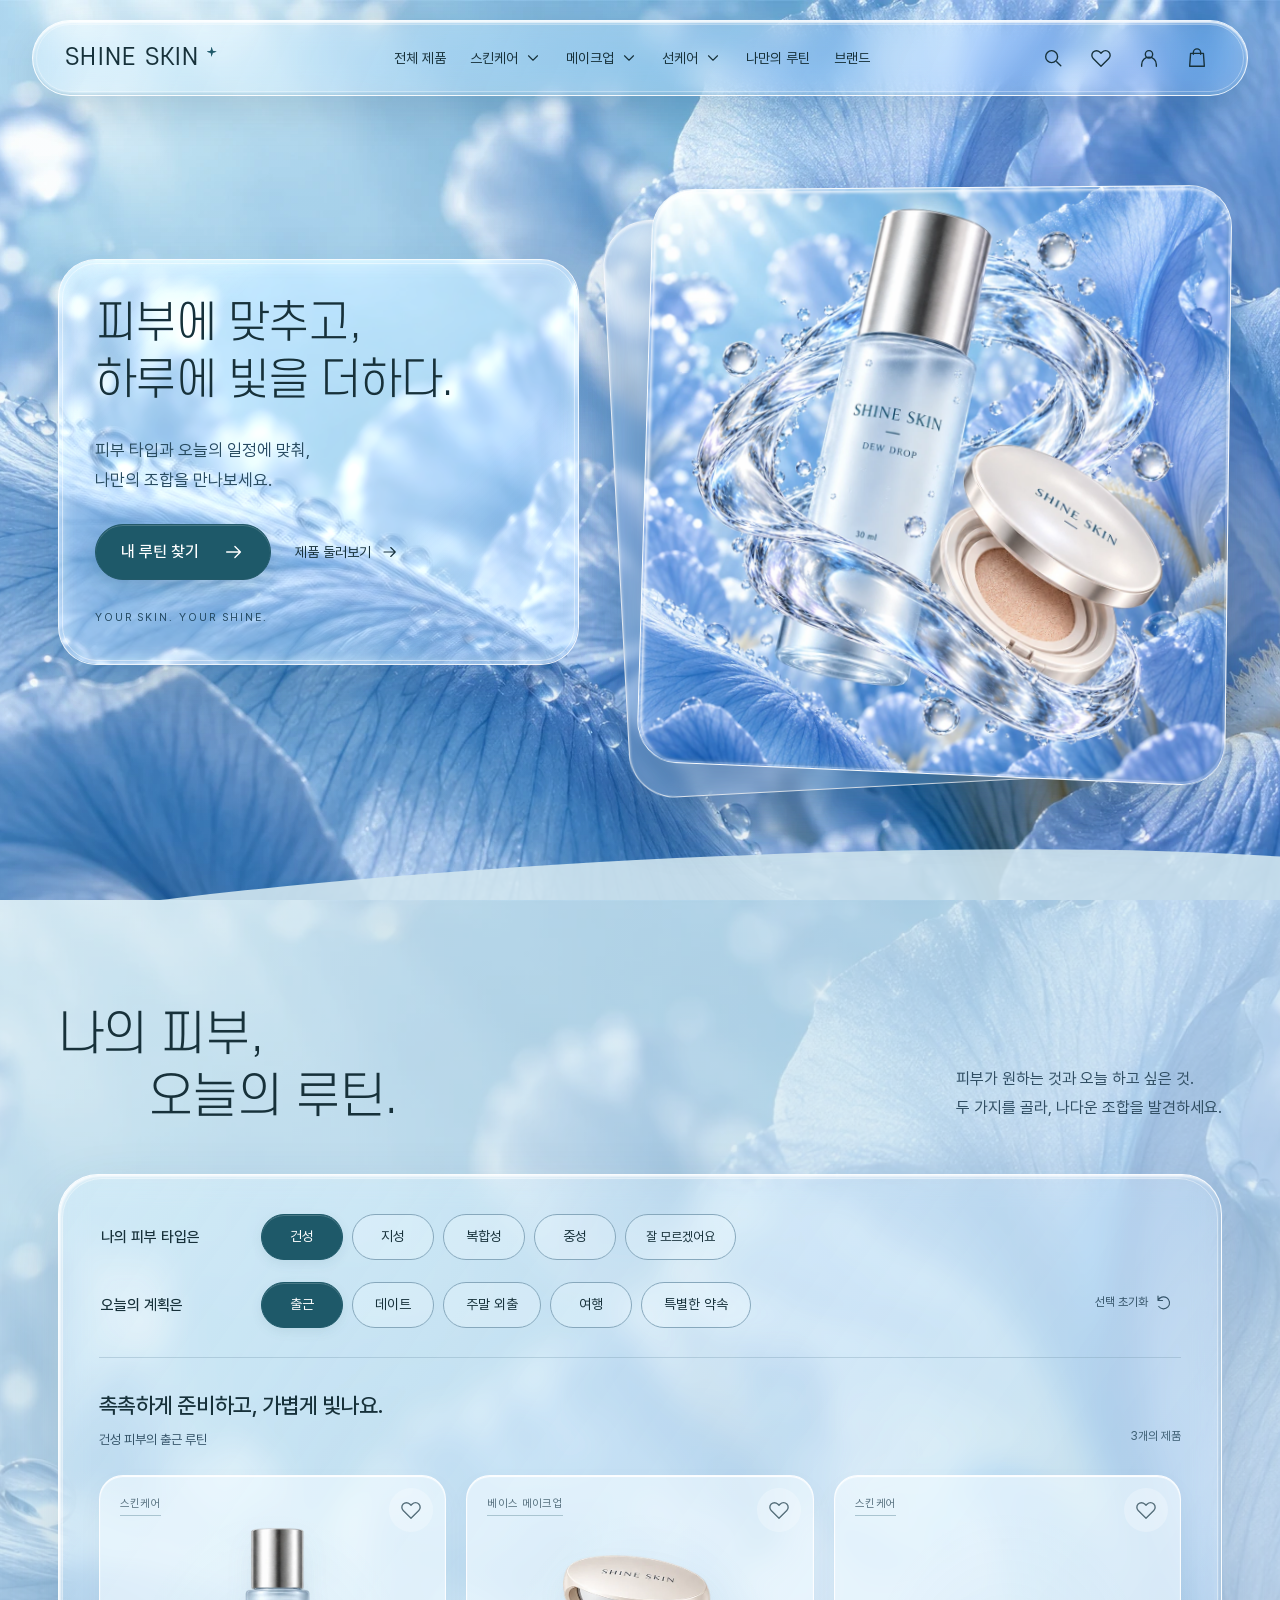
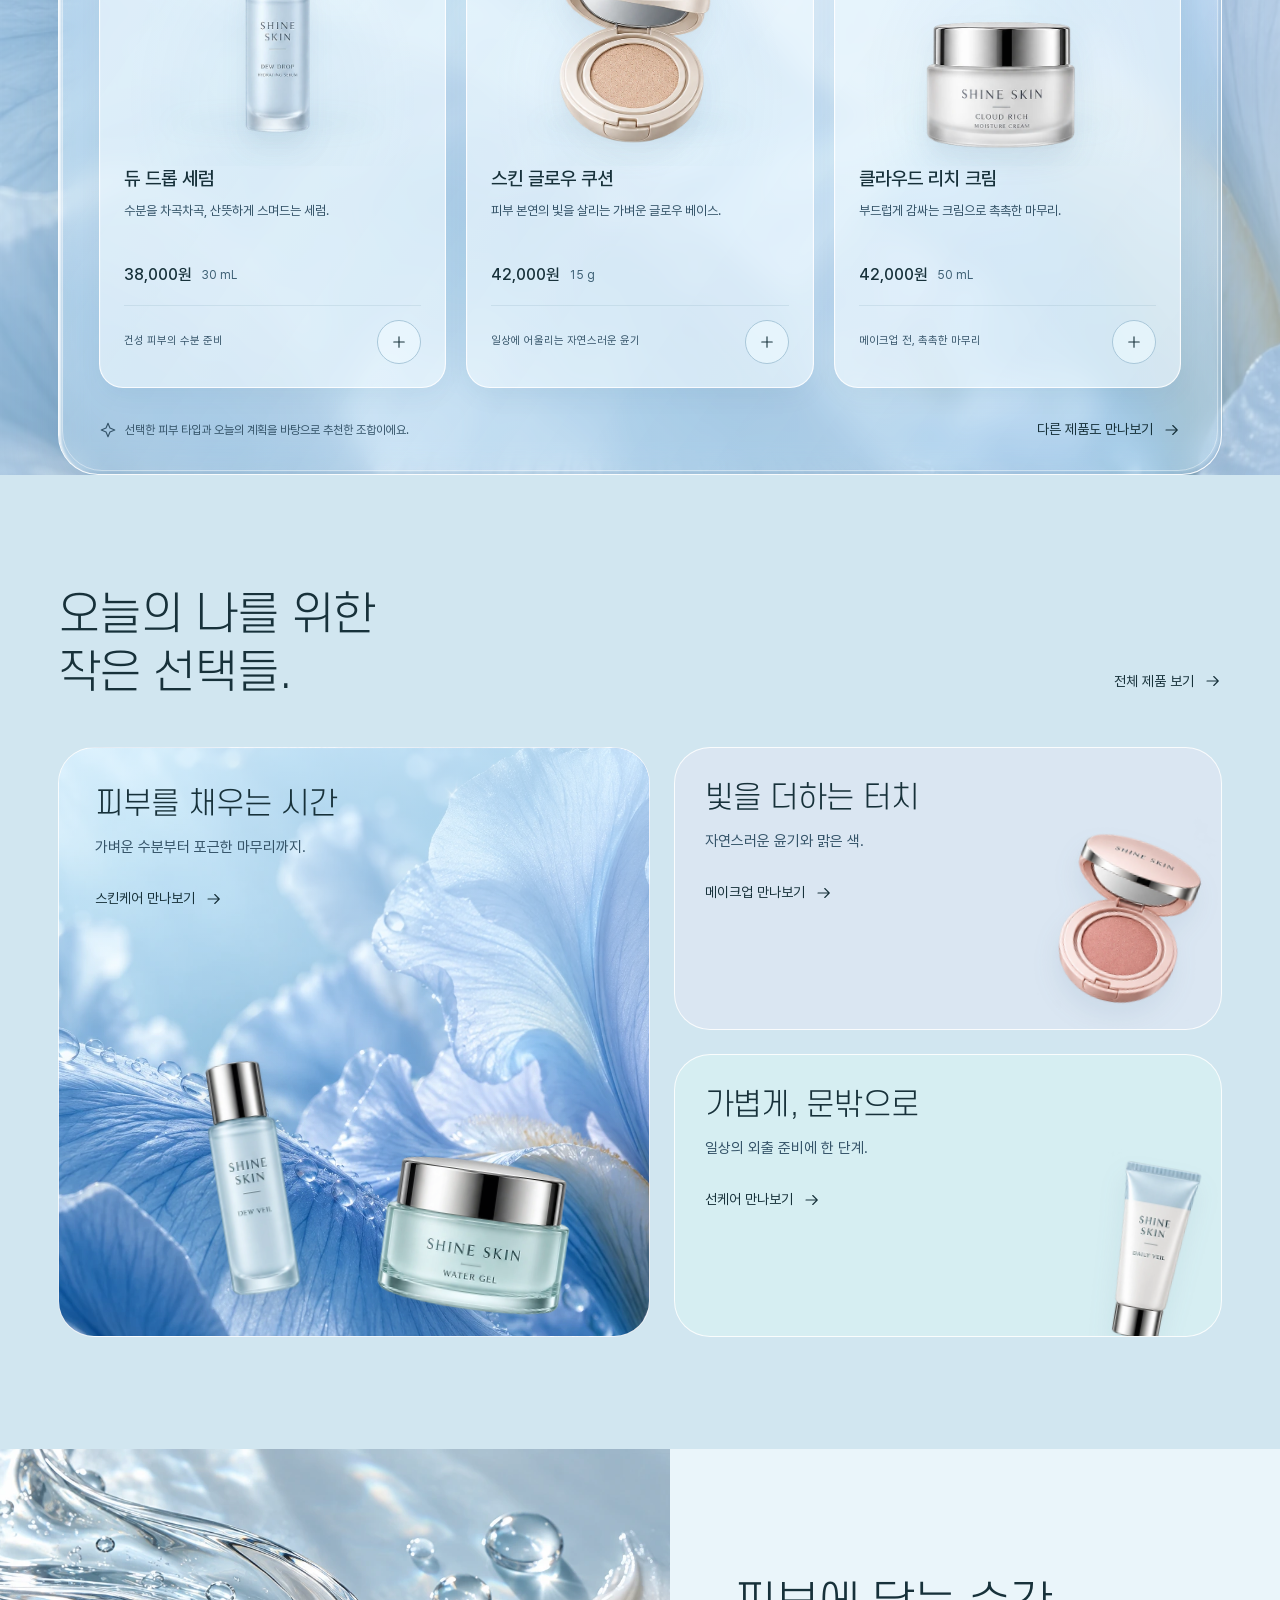
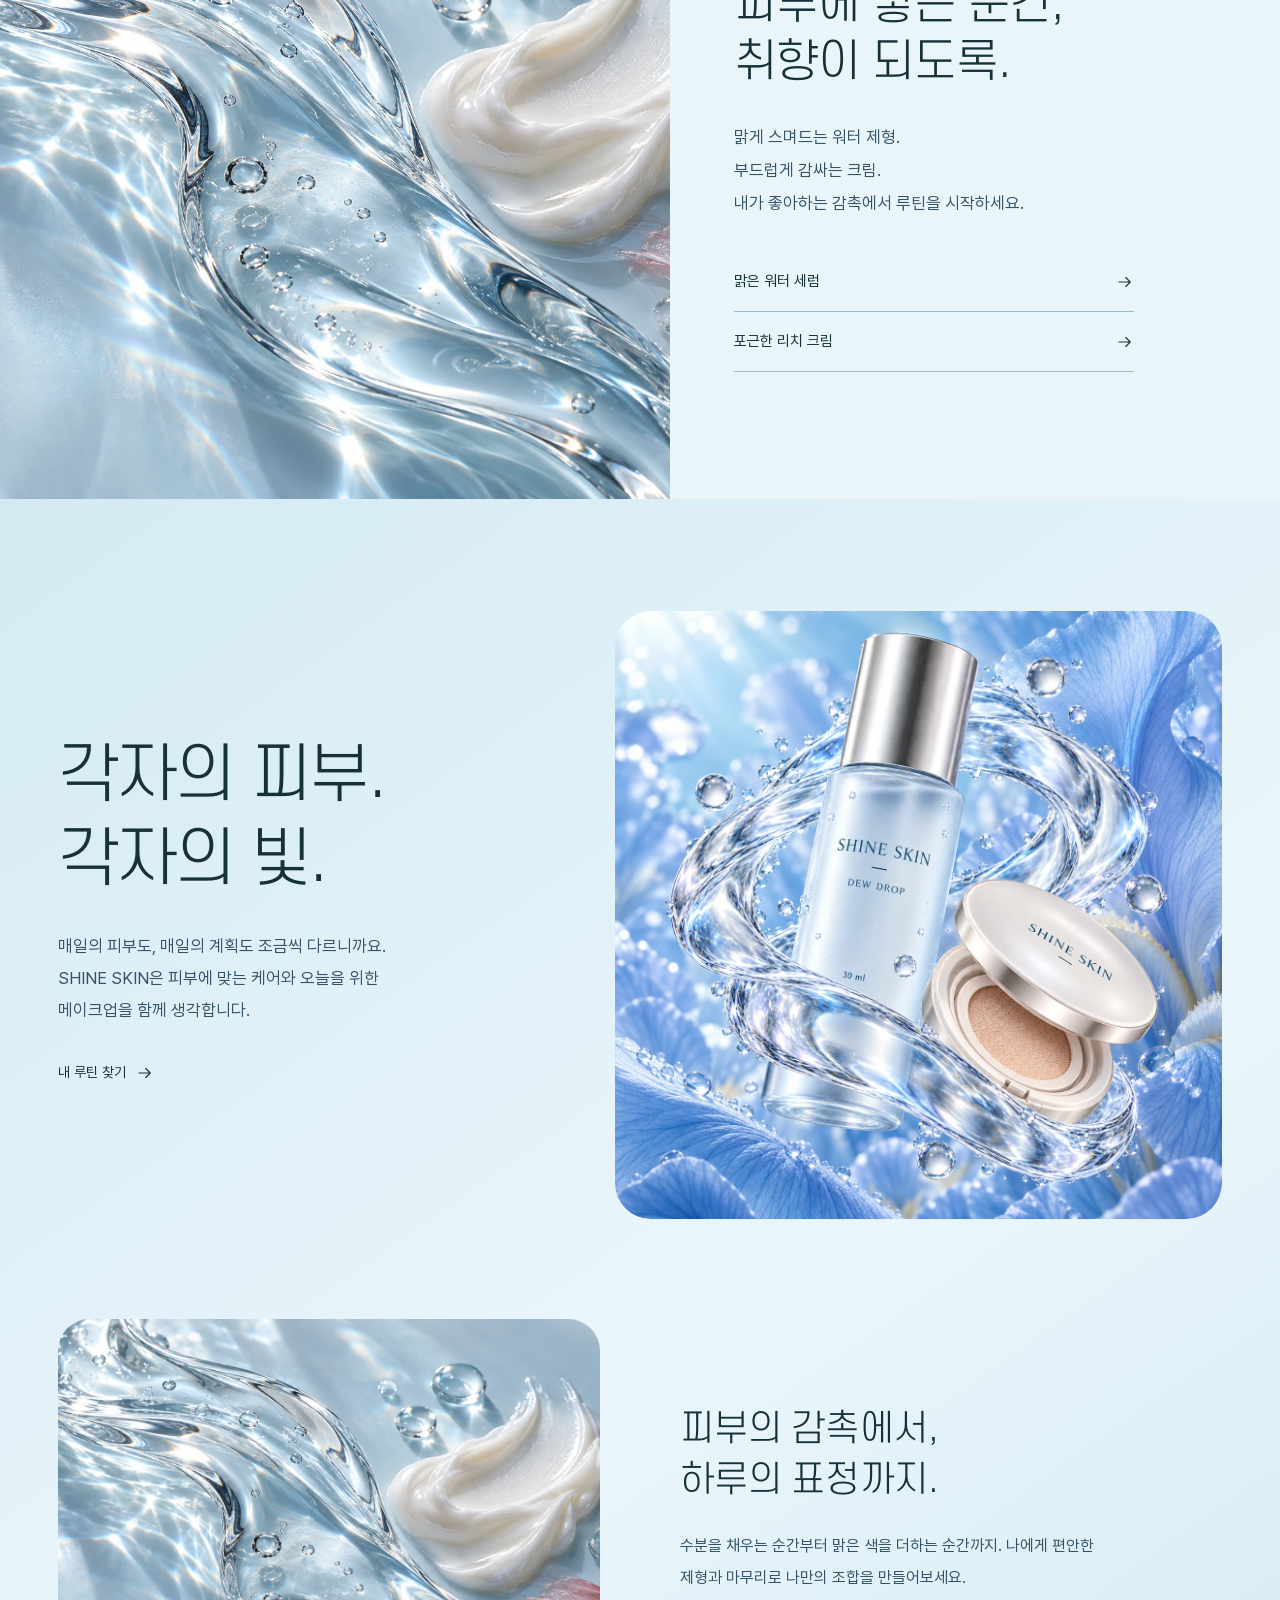
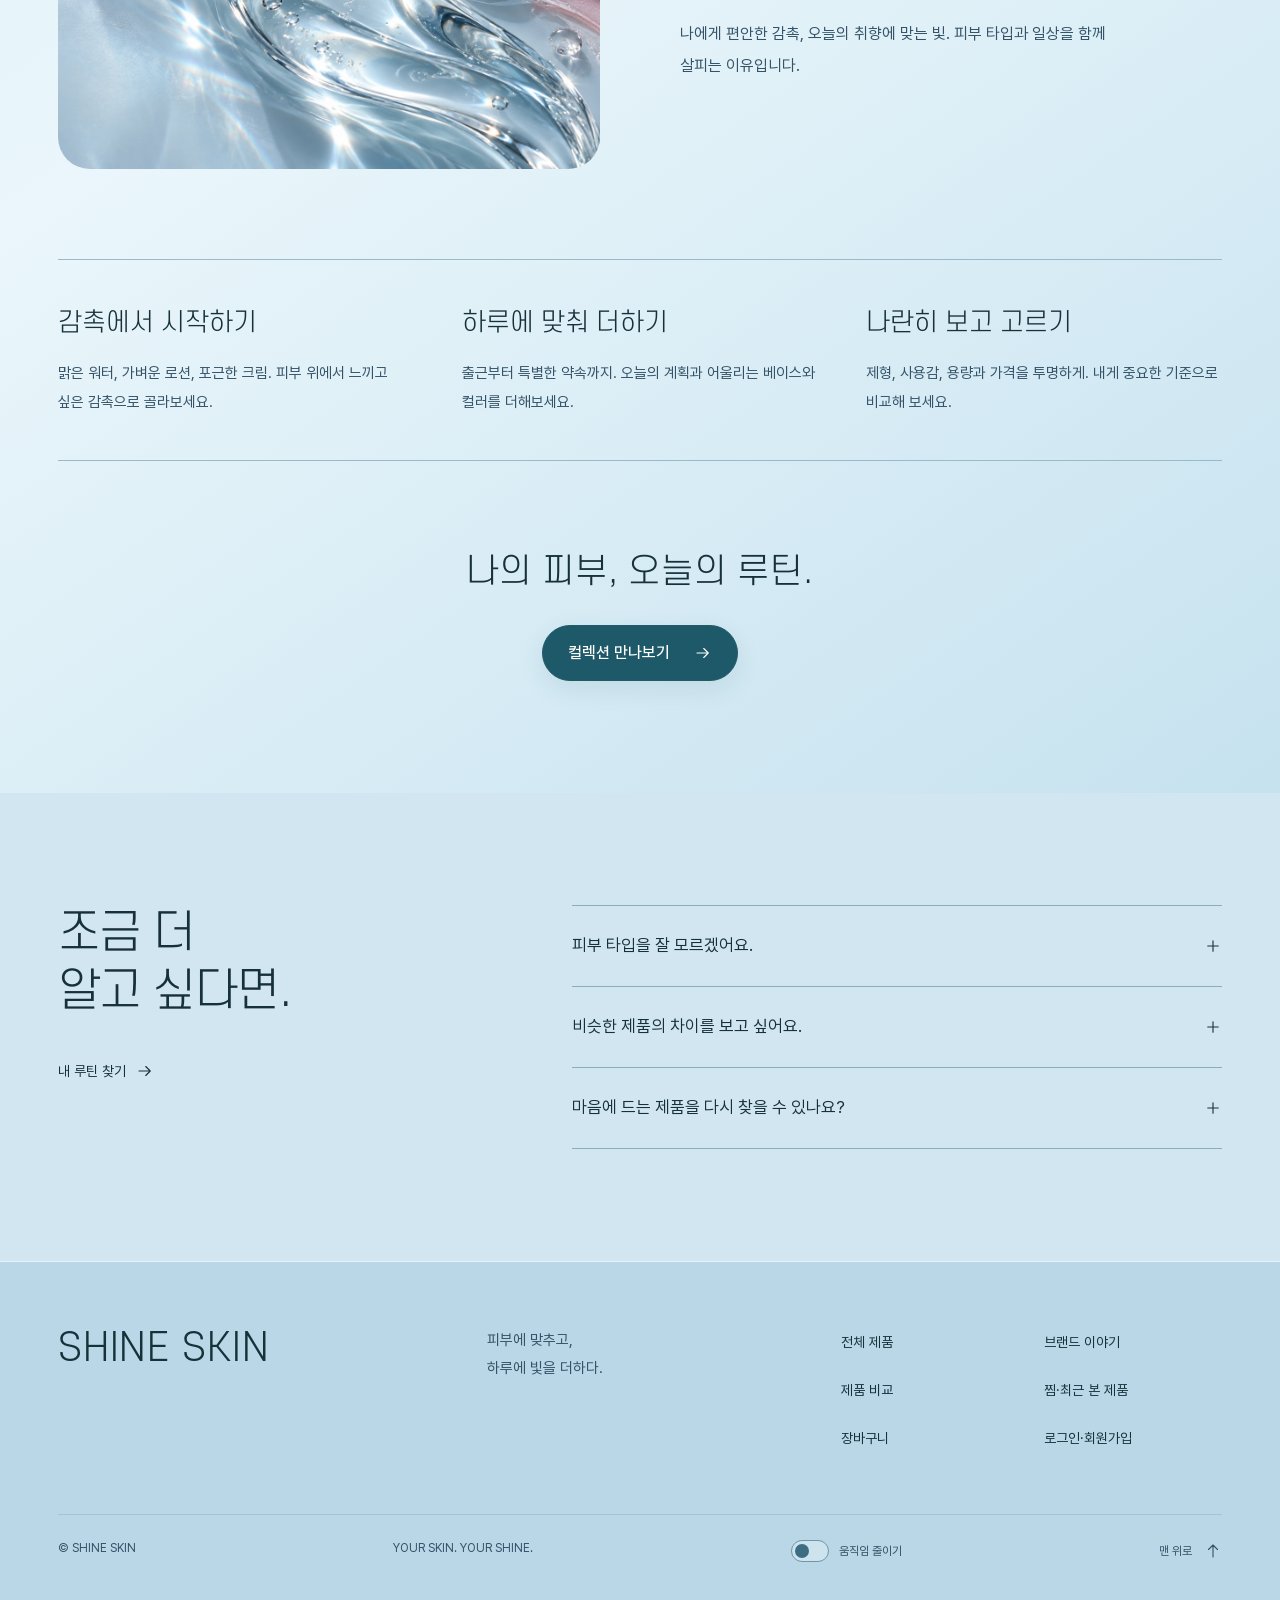
==== commit 155d128b: "Fix ripple transparency and large-screen shader precision" ====
--- a/outputs/shine-skin/index.html
+++ b/outputs/shine-skin/index.html
@@ -16,7 +16,7 @@
   <link rel="stylesheet" href="store.css?v=9.1">
   <script src="app.js?v=9.1" defer></script>
   <script src="liquid-scene.js" defer></script>
-  <script src="hero-ripples.js?v=8" defer></script>
+  <script src="hero-ripples.js?v=9.2" defer></script>
   <script src="store.js?v=9.1" defer></script>
 </head>
 <body>
